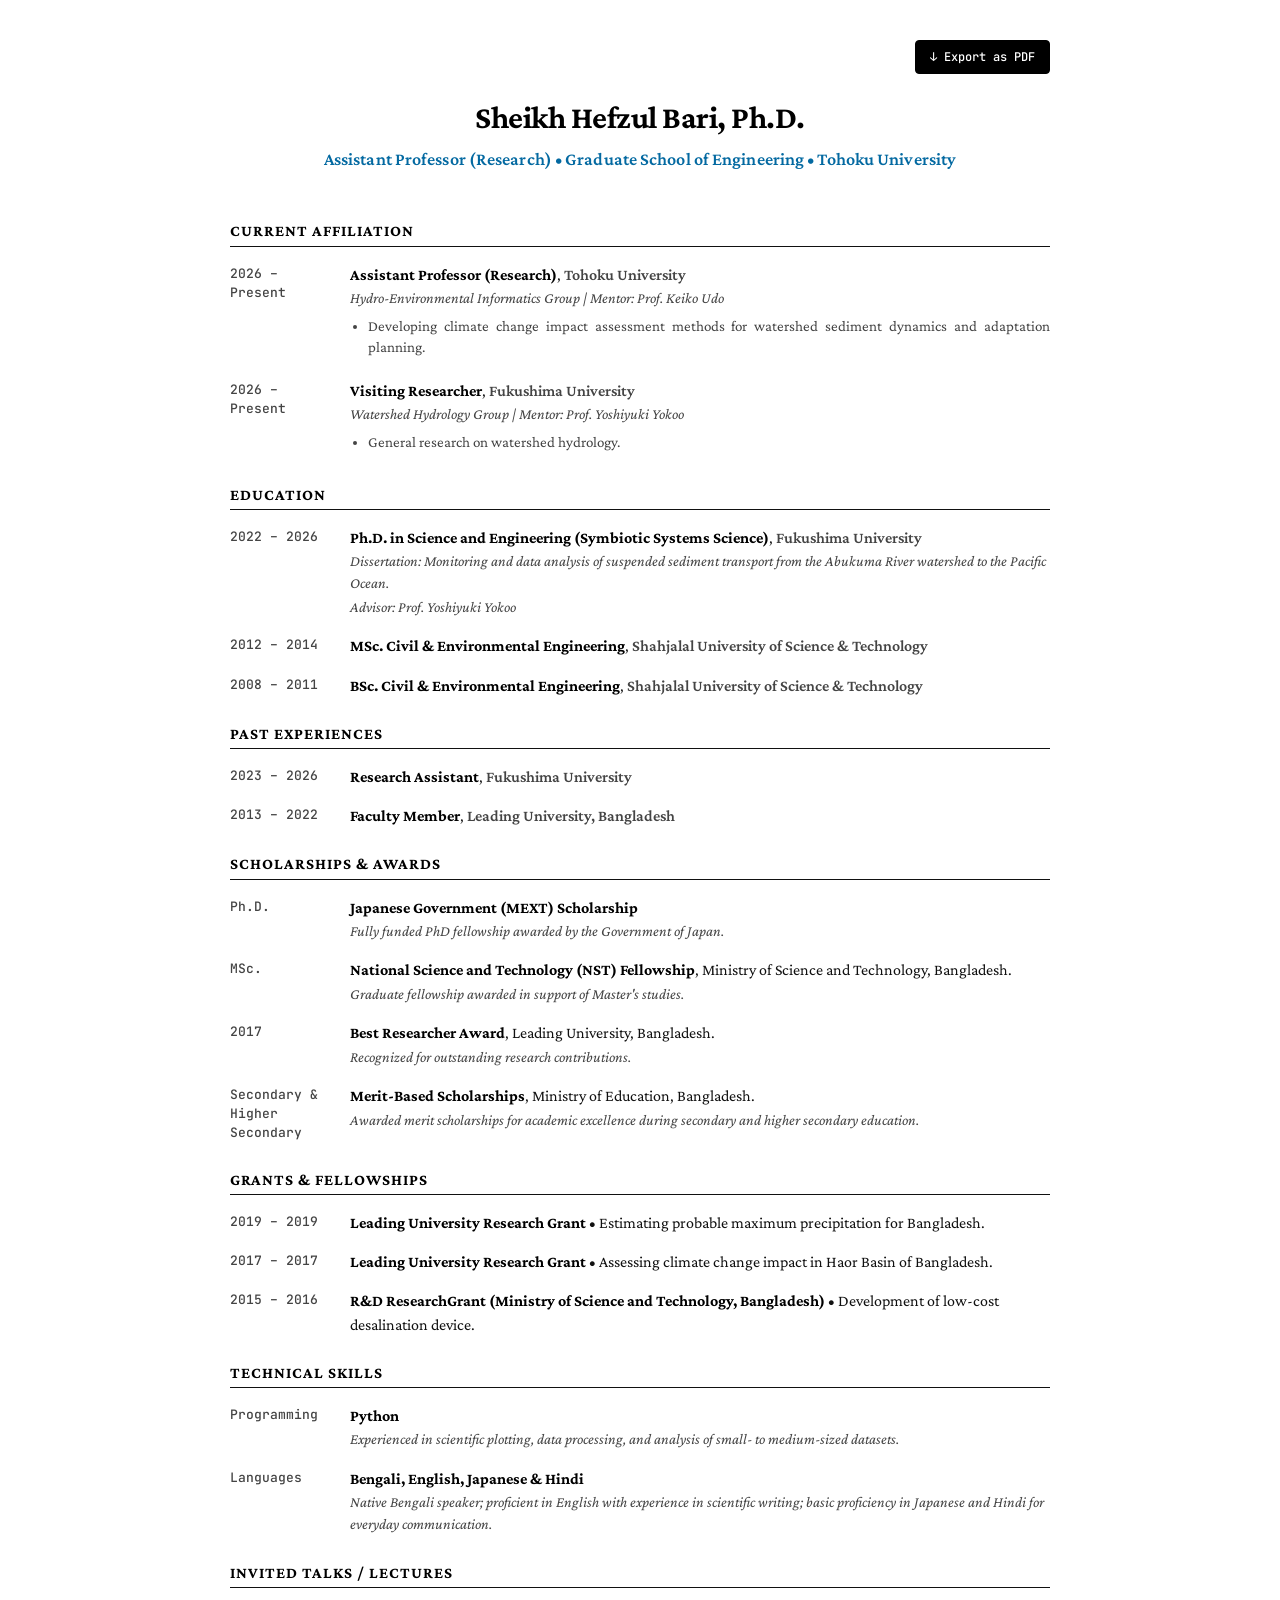
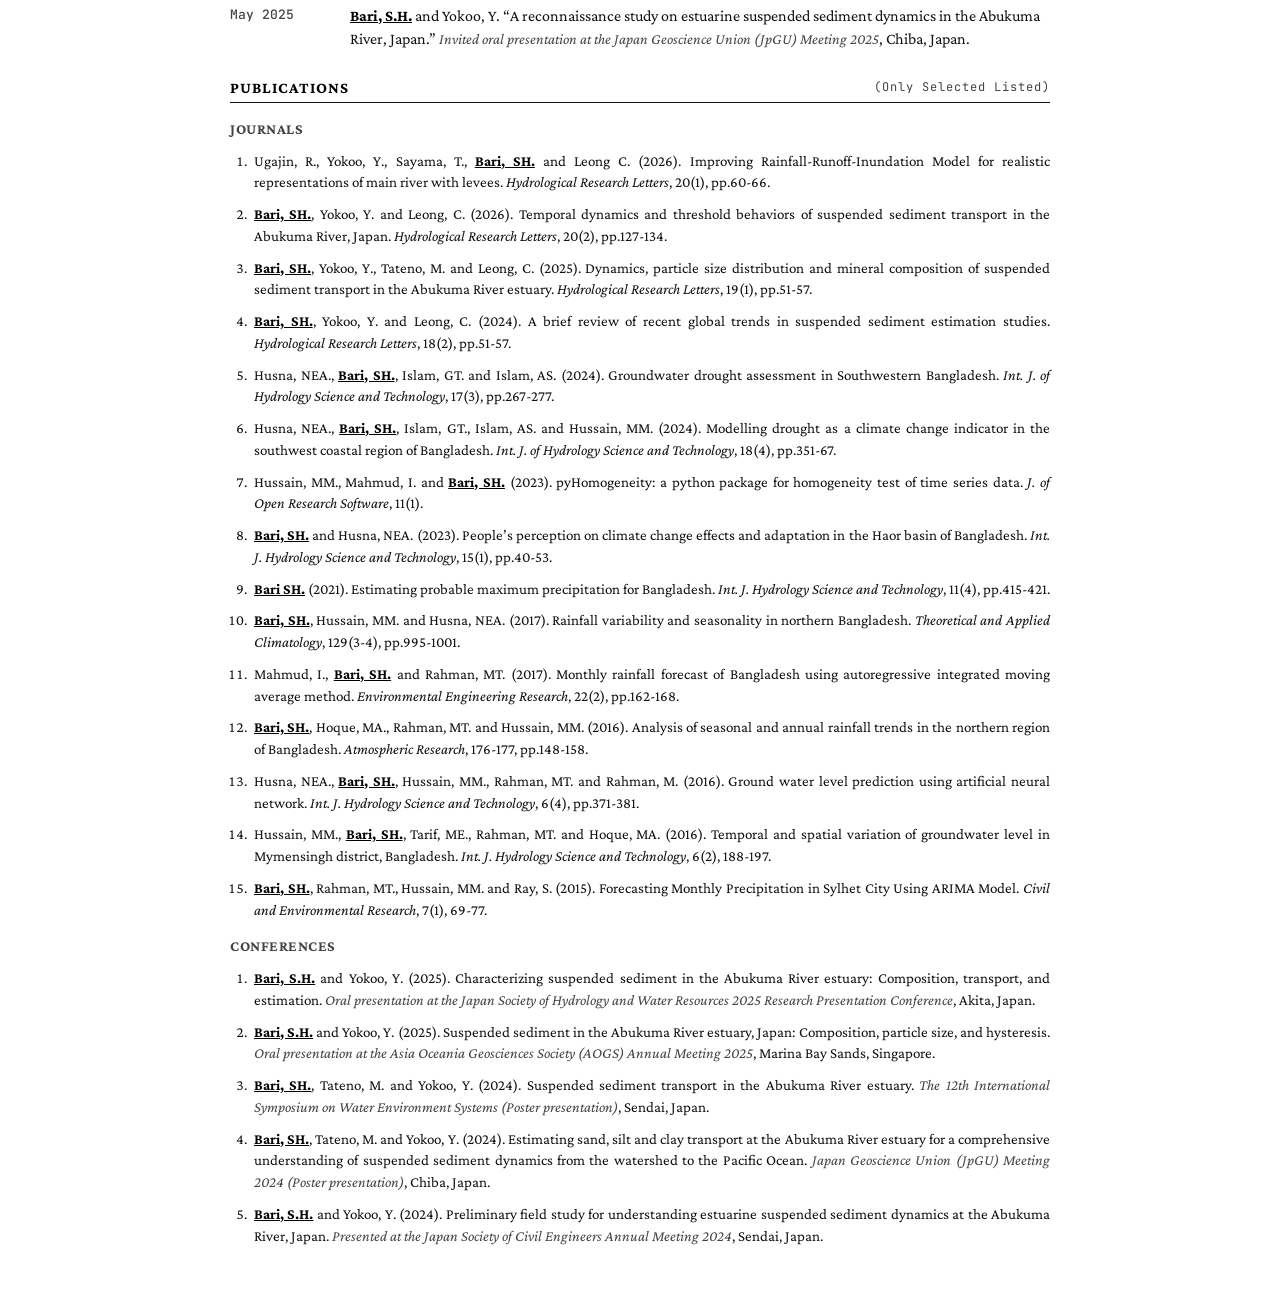
==== cv/index.html @ 835b2dc7 "Update index.html" ====
<!DOCTYPE html>
<html lang="en">
<head>
    <meta charset="UTF-8">
    <meta name="viewport" content="width=device-width, initial-scale=1.0">
    <title>CV_Sheikh_Hefzul_Bari</title>
    <style>
        @import url('https://fonts.googleapis.com/css2?family=Crimson+Pro:wght=400;600;700&family=JetBrains+Mono:wght=400;500&display=swap');

        :root {
            --primary-color: #000000;
            --text-color: #111111;
            --subtext-color: #444444;
            --hydro-blue: #0369a1; 
            --border-color: #111111;
            --light-border: #cbd5e1;
            --bg-color: #ffffff;
        }

        body {
            font-family: 'Crimson Pro', 'Times New Roman', Georgia, serif;
            color: var(--text-color);
            background-color: var(--bg-color);
            line-height: 1.45;
            margin: 0;
            padding: 40px 50px;
            font-size: 16px;
            -webkit-font-smoothing: antialiased;
        }

        .cv-container {
            max-width: 820px;
            margin: 0 auto;
            position: relative;
        }

        /* Action button container */
        .export-btn-container {
            text-align: right;
            max-width: 820px;
            margin: 0 auto 20px auto;
        }

        .export-button {
            font-family: 'JetBrains Mono', monospace;
            font-size: 12px;
            font-weight: 500;
            background-color: var(--primary-color);
            color: #ffffff;
            border: 1px solid var(--primary-color);
            padding: 8px 14px;
            cursor: pointer;
            border-radius: 4px;
            transition: all 0.2s ease;
        }

        .export-button:hover {
            background-color: var(--hydro-blue);
            border-color: var(--hydro-blue);
        }

        header {
            text-align: center;
            margin-bottom: 35px;
        }

        h1 {
            font-size: 32px;
            font-weight: 700;
            color: var(--primary-color);
            margin: 0 0 6px 0;
            letter-spacing: -0.5px;
        }

        .affiliation {
            font-size: 18px;
            font-weight: 600;
            color: var(--hydro-blue);
            letter-spacing: 0.1px;
            margin-bottom: 12px;
        }

        .contact-grid {
            font-family: 'JetBrains Mono', monospace;
            font-size: 12px;
            color: var(--subtext-color);
            display: flex;
            justify-content: center;
            gap: 15px;
            flex-wrap: wrap;
        }

        .contact-grid a {
            color: var(--text-color);
            text-decoration: none;
            border-bottom: 1px dotted var(--subtext-color);
        }

        .contact-grid a:hover {
            border-bottom: 1px solid var(--hydro-blue);
            color: var(--hydro-blue);
        }

        section {
            margin-bottom: 25px;
        }

        h2 {
            font-size: 16px;
            font-weight: 700;
            text-transform: uppercase;
            color: var(--primary-color);
            border-bottom: 1.5px solid var(--border-color);
            padding-bottom: 3px;
            margin: 0 0 16px 0;
            letter-spacing: 1px;
        }

        h3 {
            font-size: 15px;
            font-weight: 700;
            text-transform: uppercase;
            color: var(--subtext-color);
            margin: 15px 0 10px 0;
            letter-spacing: 0.5px;
        }

        .section-count {
            font-family: 'JetBrains Mono', monospace;
            font-size: 12px;
            font-weight: 400;
            color: var(--subtext-color);
            text-transform: none;
            float: right;
            margin-top: 3px;
        }

        .cv-entry {
            display: grid;
            grid-template-columns: 110px 1fr;
            margin-bottom: 16px;
            gap: 10px;
        }

        .cv-date {
            font-family: 'JetBrains Mono', monospace;
            font-size: 13px;
            color: var(--subtext-color);
            font-weight: 500;
            padding-top: 2px;
        }

        .cv-content {
            font-size: 16px;
        }

        .cv-title {
            font-weight: 700;
            color: var(--primary-color);
        }

        .cv-institution {
            font-weight: 600;
            color: var(--subtext-color);
        }

        .cv-meta {
            font-style: italic;
            font-size: 15px;
            color: var(--subtext-color);
            margin-top: 2px;
        }

        .details-list {
            margin: 6px 0 0 0;
            padding-left: 18px;
            font-size: 15px;
            color: var(--subtext-color);
        }

        .details-list li {
            margin-bottom: 4px;
            text-align: justify;
        }

        ol.publications {
            margin: 0;
            padding-left: 20px;
        }

        ol.publications li {
            margin-bottom: 10px;
            font-size: 15px;
            text-align: justify;
            padding-left: 4px;
            color: var(--text-color);
        }

        .author-self {
            font-weight: 700;
            text-decoration: underline;
            color: var(--primary-color);
        }

        .journal-name {
            font-style: italic;
        }

        .journal-metric {
            font-family: 'JetBrains Mono', monospace;
            font-size: 11px;
            background: #f1f5f9;
            padding: 1px 5px;
            border-radius: 3px;
            margin-left: 5px;
            color: var(--subtext-color);
        }

        /* Screen Rules */
        @media screen {
            .print-only {
                display: none !important;
            }
        }

        /* Native Print Rules (Ensures true vector text crispness) */
        @media print {
            @page {
                size: A4;
                margin: 20mm;
            }
            body {
                padding: 0;
                font-size: 11pt;
                background: #fff;
                color: #000;
            }
            .cv-container {
                max-width: 100%;
            }
            .export-btn-container {
                display: none !important; /* Hide button on the final PDF */
            }
            .journal-metric {
                border: 1px solid #ddd;
                background: none;
            }
            .print-only {
                display: block !important; /* Re-shows your hidden email and web link natively */
            }
            section, .cv-entry, ol.publications li {
                page-break-inside: avoid;
            }
            h2, h3 {
                page-break-after: avoid;
            }
        }
    </style>
</head>
<body>

<div class="export-btn-container">
    <button class="export-button" onclick="window.print()">↓ Export as PDF</button>
</div>

<div class="cv-container">

    <header>
        <h1>Sheikh Hefzul Bari, Ph.D.</h1>
        <div class="affiliation">Assistant Professor (Research) &bull; Graduate School of Engineering &bull; Tohoku University</div>
        <div class="contact-grid">
            <div class="print-only">Email: <a href="mailto:bari.sheikh.hefzul.d5@tohoku.ac.jp">bari.sheikh.hefzul.d5@tohoku.ac.jp</a></div>
            <div class="print-only">Website: <a href="https://shbari.github.io" target="_blank">shbari.github.io</a></div>
        </div>
    </header>

    <section>
        <h2>Current Affiliation</h2>
        <div class="cv-entry">
            <div class="cv-date">2026 &ndash; Present</div>
            <div class="cv-content">
                <span class="cv-title">Assistant Professor (Research)</span>, <span class="cv-institution">Tohoku University</span>
                <div class="cv-meta">Hydro-Environmental Informatics Group | Mentor: Prof. Keiko Udo</div>
                <ul class="details-list">
                    <li>Developing climate change impact assessment methods for watershed sediment dynamics and adaptation planning.</li>
                </ul>
            </div>
        </div>
        <div class="cv-entry">
            <div class="cv-date">2026 &ndash; Present</div>
            <div class="cv-content">
                <span class="cv-title">Visiting Researcher</span>, <span class="cv-institution">Fukushima University</span>
                <div class="cv-meta">Watershed Hydrology Group | Mentor: Prof. Yoshiyuki Yokoo</div>
                <ul class="details-list">
                    <li>General research on watershed hydrology.</li>
                </ul>
            </div>
        </div>
    </section>

    <section>
        <h2>Education</h2>
        <div class="cv-entry">
            <div class="cv-date">2022 &ndash; 2026</div>
            <div class="cv-content">
                <span class="cv-title">Ph.D. in Science and Engineering (Symbiotic Systems Science)</span>, <span class="cv-institution">Fukushima University</span>
                <div class="cv-meta">Dissertation: Monitoring and data analysis of suspended sediment transport from the Abukuma River watershed to the Pacific Ocean.</div>
                <div class="cv-meta">Advisor: Prof. Yoshiyuki Yokoo</div>
            </div>
        </div>
        <div class="cv-entry">
            <div class="cv-date">2012 &ndash; 2014</div>
            <div class="cv-content">
                <span class="cv-title">MSc. Civil & Environmental Engineering</span>, <span class="cv-institution">Shahjalal University of Science & Technology</span>
            </div>
        </div>
        <div class="cv-entry">
            <div class="cv-date">2008 &ndash; 2011</div>
            <div class="cv-content">
                <span class="cv-title">BSc. Civil & Environmental Engineering</span>, <span class="cv-institution">Shahjalal University of Science & Technology</span>
            </div>
        </div>
    </section>

    <section>
        <h2>Past Experiences</h2>
        <div class="cv-entry">
            <div class="cv-date">2023 &ndash; 2026</div>
            <div class="cv-content">
                <span class="cv-title">Research Assistant</span>, <span class="cv-institution">Fukushima University</span>
            </div>
        </div>
        <div class="cv-entry">
            <div class="cv-date">2013 &ndash; 2022</div>
            <div class="cv-content">
                <span class="cv-title">Faculty Member</span>, <span class="cv-institution">Leading University, Bangladesh</span>
            </div>
        </div>
    </section>

    <section>
        <h2>Scholarships & Awards</h2>
    <div class="cv-entry">
        <div class="cv-date">Ph.D.</div>
        <div class="cv-content">
            <span class="cv-title">Japanese Government (MEXT) Scholarship</span>
            <div class="cv-meta">Fully funded PhD fellowship awarded by the Government of Japan.</div>
        </div>
    </div>
    <div class="cv-entry">
        <div class="cv-date">MSc.</div>
        <div class="cv-content">
            <span class="cv-title">National Science and Technology (NST) Fellowship</span>, Ministry of Science and Technology, Bangladesh.
            <div class="cv-meta">Graduate fellowship awarded in support of Master's studies.</div>
        </div>
    </div>
    <div class="cv-entry">
        <div class="cv-date">2017</div>
        <div class="cv-content">
            <span class="cv-title">Best Researcher Award</span>, Leading University, Bangladesh.
            <div class="cv-meta">Recognized for outstanding research contributions.</div>
        </div>
    </div>
    <div class="cv-entry">
        <div class="cv-date">Secondary &amp; Higher Secondary</div>
        <div class="cv-content">
            <span class="cv-title">Merit-Based Scholarships</span>, Ministry of Education, Bangladesh.
            <div class="cv-meta">Awarded merit scholarships for academic excellence during secondary and higher secondary education.</div>
        </div>
    </div>
    </section>

    <section>
        <h2>Grants & Fellowships</h2>
        <div class="cv-entry">
            <div class="cv-date">2019 &ndash; 2019</div>
            <div class="cv-content">
                <span class="cv-title">Leading University Research Grant </span> &bull; Estimating probable maximum precipitation for Bangladesh.
            </div>
        </div>
        <div class="cv-entry">
            <div class="cv-date">2017 &ndash; 2017</div>
            <div class="cv-content">
                <span class="cv-title">Leading University Research Grant </span> &bull; Assessing climate change impact in Haor Basin of Bangladesh.
            </div>
        </div>
        <div class="cv-entry">
            <div class="cv-date">2015 &ndash; 2016</div>
            <div class="cv-content">
                <span class="cv-title">R&D ResearchGrant (Ministry of Science and Technology, Bangladesh) </span> &bull; Development of low-cost desalination device. 
            </div>
        </div>
    </section>

    <section>
        <h2>Technical Skills</h2>

        <div class="cv-entry">
            <div class="cv-date">Programming</div>
            <div class="cv-content">
                <span class="cv-title">Python</span>
                <div class="cv-meta">Experienced in scientific plotting, data processing, and analysis of small- to medium-sized datasets.</div>
            </div>
        </div>

        <div class="cv-entry">
            <div class="cv-date">Languages</div>
            <div class="cv-content">
                <span class="cv-title">Bengali, English, Japanese &amp; Hindi</span>
                <div class="cv-meta">Native Bengali speaker; proficient in English with experience in scientific writing; basic proficiency in Japanese and Hindi for everyday communication.</div>
            </div>
        </div>
    </section>

    <section>
        <h2>Invited Talks / Lectures</h2>
        <div class="cv-entry">
            <div class="cv-date">May 2025</div>
            <div class="cv-content">
                <span class="author-self">Bari, S.H.</span> and Yokoo, Y. &ldquo;A reconnaissance study on estuarine suspended sediment dynamics in the Abukuma River, Japan.&rdquo; 
                <span class="cv-meta">Invited oral presentation at the Japan Geoscience Union (JpGU) Meeting 2025</span>, Chiba, Japan.
            </div>
        </div>
    </section>

    <section>
        <h2>Publications <span class="section-count"> (Only Selected Listed)</span></h2>
        
        <h3>Journals</h3>
        <ol class="publications">
            <li>Ugajin, R., Yokoo, Y., Sayama, T., <span class="author-self">Bari, SH.</span> and Leong C. (2026). Improving Rainfall-Runoff-Inundation Model for realistic representations of main river with levees. <span class="journal-name">Hydrological Research Letters</span>, 20(1), pp.60-66.</li>
            <li><span class="author-self">Bari, SH.</span>, Yokoo, Y. and Leong, C. (2026). Temporal dynamics and threshold behaviors of suspended sediment transport in the Abukuma River, Japan. <span class="journal-name">Hydrological Research Letters</span>, 20(2), pp.127-134.</li>
            <li><span class="author-self">Bari, SH.</span>, Yokoo, Y., Tateno, M. and Leong, C. (2025). Dynamics, particle size distribution and mineral composition of suspended sediment transport in the Abukuma River estuary. <span class="journal-name">Hydrological Research Letters</span>, 19(1), pp.51-57.</li>
            <li><span class="author-self">Bari, SH.</span>, Yokoo, Y. and Leong, C. (2024). A brief review of recent global trends in suspended sediment estimation studies. <span class="journal-name">Hydrological Research Letters</span>, 18(2), pp.51-57.</li>
            <li>Husna, NEA., <span class="author-self">Bari, SH.</span>, Islam, GT. and Islam, AS. (2024). Groundwater drought assessment in Southwestern Bangladesh. <span class="journal-name">Int. J. of Hydrology Science and Technology</span>, 17(3), pp.267-277.</li>
            <li>Husna, NEA., <span class="author-self">Bari, SH.</span>, Islam, GT., Islam, AS. and Hussain, MM. (2024). Modelling drought as a climate change indicator in the southwest coastal region of Bangladesh. <span class="journal-name">Int. J. of Hydrology Science and Technology</span>, 18(4), pp.351-67.</li>
            <li>Hussain, MM., Mahmud, I. and <span class="author-self">Bari, SH.</span> (2023). pyHomogeneity: a python package for homogeneity test of time series data. <span class="journal-name">J. of Open Research Software</span>, 11(1).</li>
            <li><span class="author-self">Bari, SH.</span> and Husna, NEA. (2023). People’s perception on climate change effects and adaptation in the Haor basin of Bangladesh. <span class="journal-name">Int. J. Hydrology Science and Technology</span>, 15(1), pp.40-53.</li>
            <li><span class="author-self">Bari SH.</span> (2021). Estimating probable maximum precipitation for Bangladesh. <span class="journal-name">Int. J. Hydrology Science and Technology</span>, 11(4), pp.415-421.</li>
            <li><span class="author-self">Bari, SH.</span>, Hussain, MM. and Husna, NEA. (2017). Rainfall variability and seasonality in northern Bangladesh. <span class="journal-name">Theoretical and Applied Climatology</span>, 129(3-4), pp.995-1001.</li>
            <li>Mahmud, I., <span class="author-self">Bari, SH.</span> and Rahman, MT. (2017). Monthly rainfall forecast of Bangladesh using autoregressive integrated moving average method. <span class="journal-name">Environmental Engineering Research</span>, 22(2), pp.162-168.</li>
            <li><span class="author-self">Bari, SH.</span>, Hoque, MA., Rahman, MT. and Hussain, MM. (2016). Analysis of seasonal and annual rainfall trends in the northern region of Bangladesh. <span class="journal-name">Atmospheric Research</span>, 176-177, pp.148-158.</li>
            <li>Husna, NEA., <span class="author-self">Bari, SH.</span>, Hussain, MM., Rahman, MT. and Rahman, M. (2016). Ground water level prediction using artificial neural network. <span class="journal-name">Int. J. Hydrology Science and Technology</span>, 6(4), pp.371-381.</li>
            <li>Hussain, MM., <span class="author-self">Bari, SH.</span>, Tarif, ME., Rahman, MT. and Hoque, MA. (2016). Temporal and spatial variation of groundwater level in Mymensingh district, Bangladesh. <span class="journal-name">Int. J. Hydrology Science and Technology</span>, 6(2), 188-197.</li>
            <li><span class="author-self">Bari, SH.</span>, Rahman, MT., Hussain, MM. and Ray, S. (2015). Forecasting Monthly Precipitation in Sylhet City Using ARIMA Model. <span class="journal-name">Civil and Environmental Research</span>, 7(1), 69-77.</li>
        </ol>

        <h3>Conferences</h3>
        <ol class="publications">
            <li><span class="author-self">Bari, S.H.</span> and Yokoo, Y. (2025). Characterizing suspended sediment in the Abukuma River estuary: Composition, transport, and estimation. <span class="cv-meta">Oral presentation at the Japan Society of Hydrology and Water Resources 2025 Research Presentation Conference</span>, Akita, Japan.</li>
            <li><span class="author-self">Bari, S.H.</span> and Yokoo, Y. (2025). Suspended sediment in the Abukuma River estuary, Japan: Composition, particle size, and hysteresis. <span class="cv-meta">Oral presentation at the Asia Oceania Geosciences Society (AOGS) Annual Meeting 2025</span>, Marina Bay Sands, Singapore.</li>
            <li><span class="author-self">Bari, SH.</span>, Tateno, M. and Yokoo, Y. (2024). Suspended sediment transport in the Abukuma River estuary. <span class="cv-meta">The 12th International Symposium on Water Environment Systems (Poster presentation)</span>, Sendai, Japan.</li>
            <li><span class="author-self">Bari, SH.</span>, Tateno, M. and Yokoo, Y. (2024). Estimating sand, silt and clay transport at the Abukuma River estuary for a comprehensive understanding of suspended sediment dynamics from the watershed to the Pacific Ocean. <span class="cv-meta">Japan Geoscience Union (JpGU) Meeting 2024 (Poster presentation)</span>, Chiba, Japan.</li>
            <li><span class="author-self">Bari, S.H.</span> and Yokoo, Y. (2024). Preliminary field study for understanding estuarine suspended sediment dynamics at the Abukuma River, Japan. <span class="cv-meta">Presented at the Japan Society of Civil Engineers Annual Meeting 2024</span>, Sendai, Japan.</li>
        </ol>
    </section>

</div>

</body>
</html>
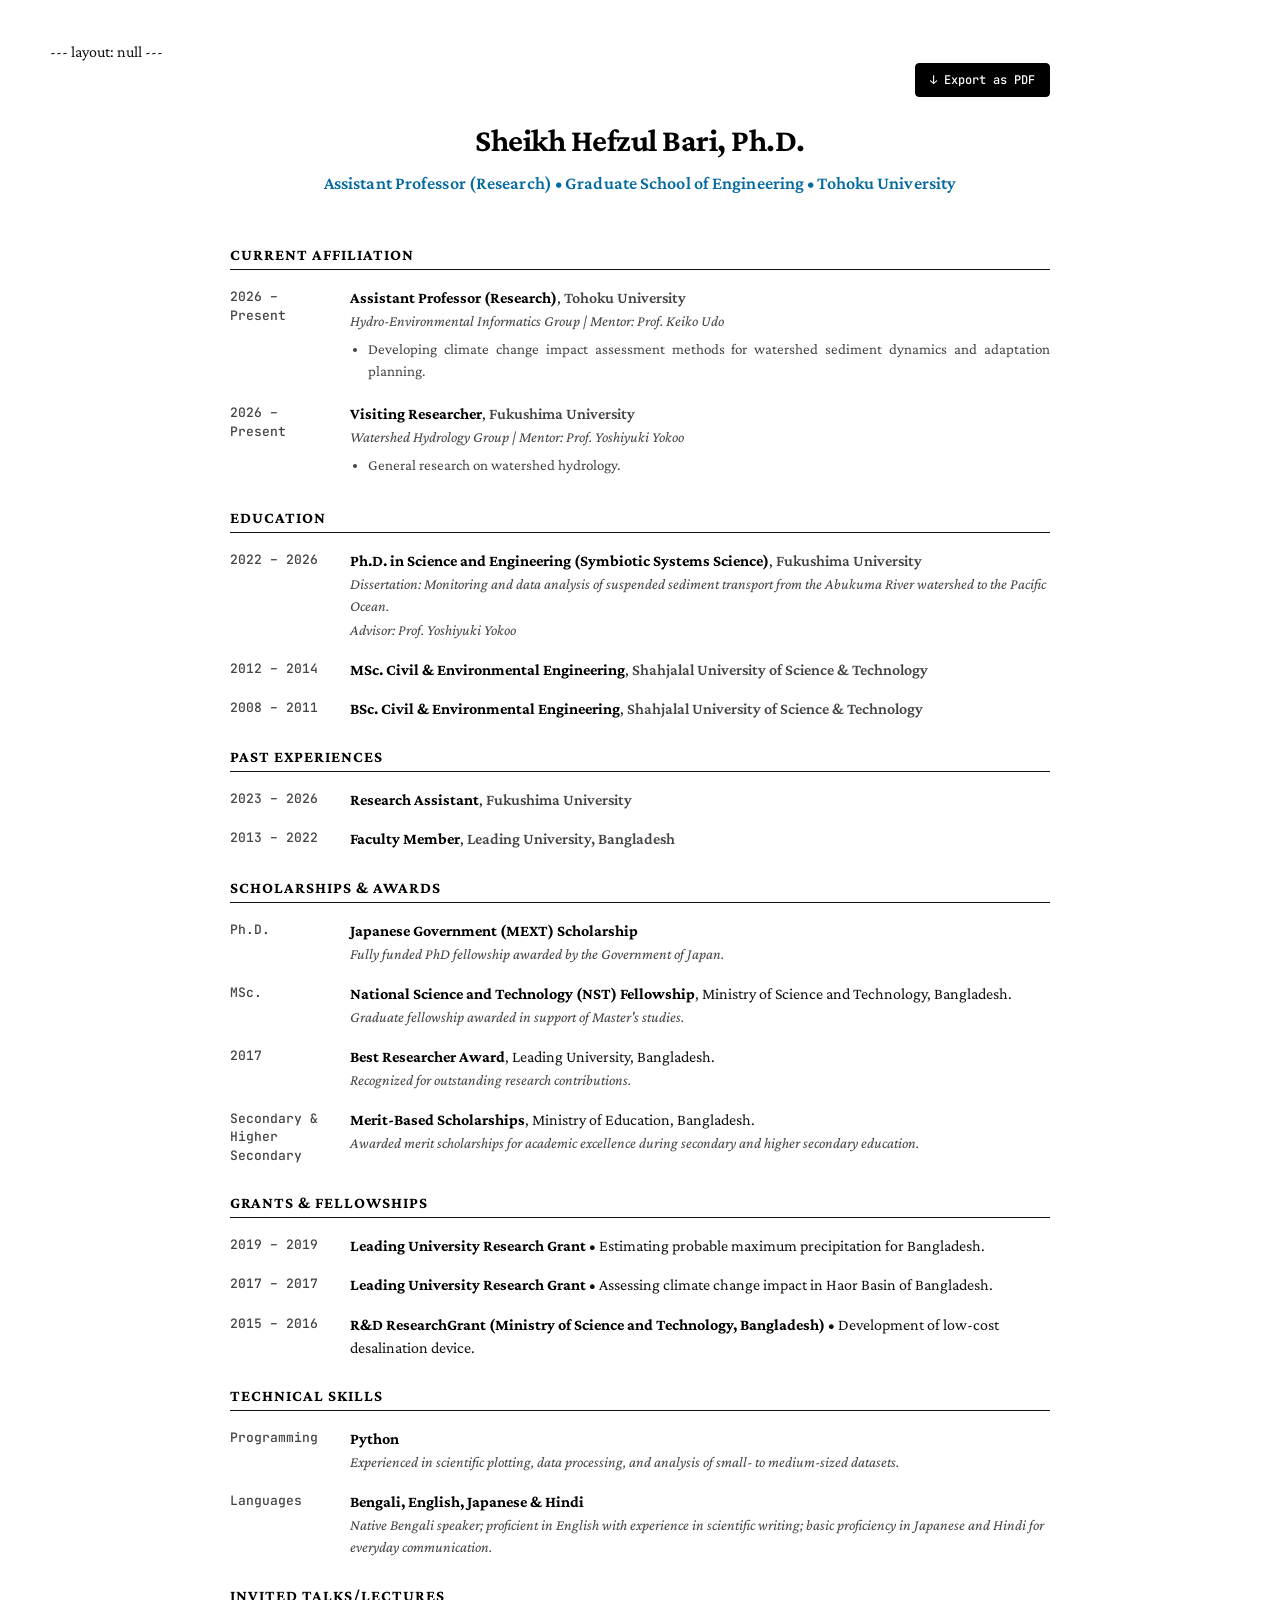
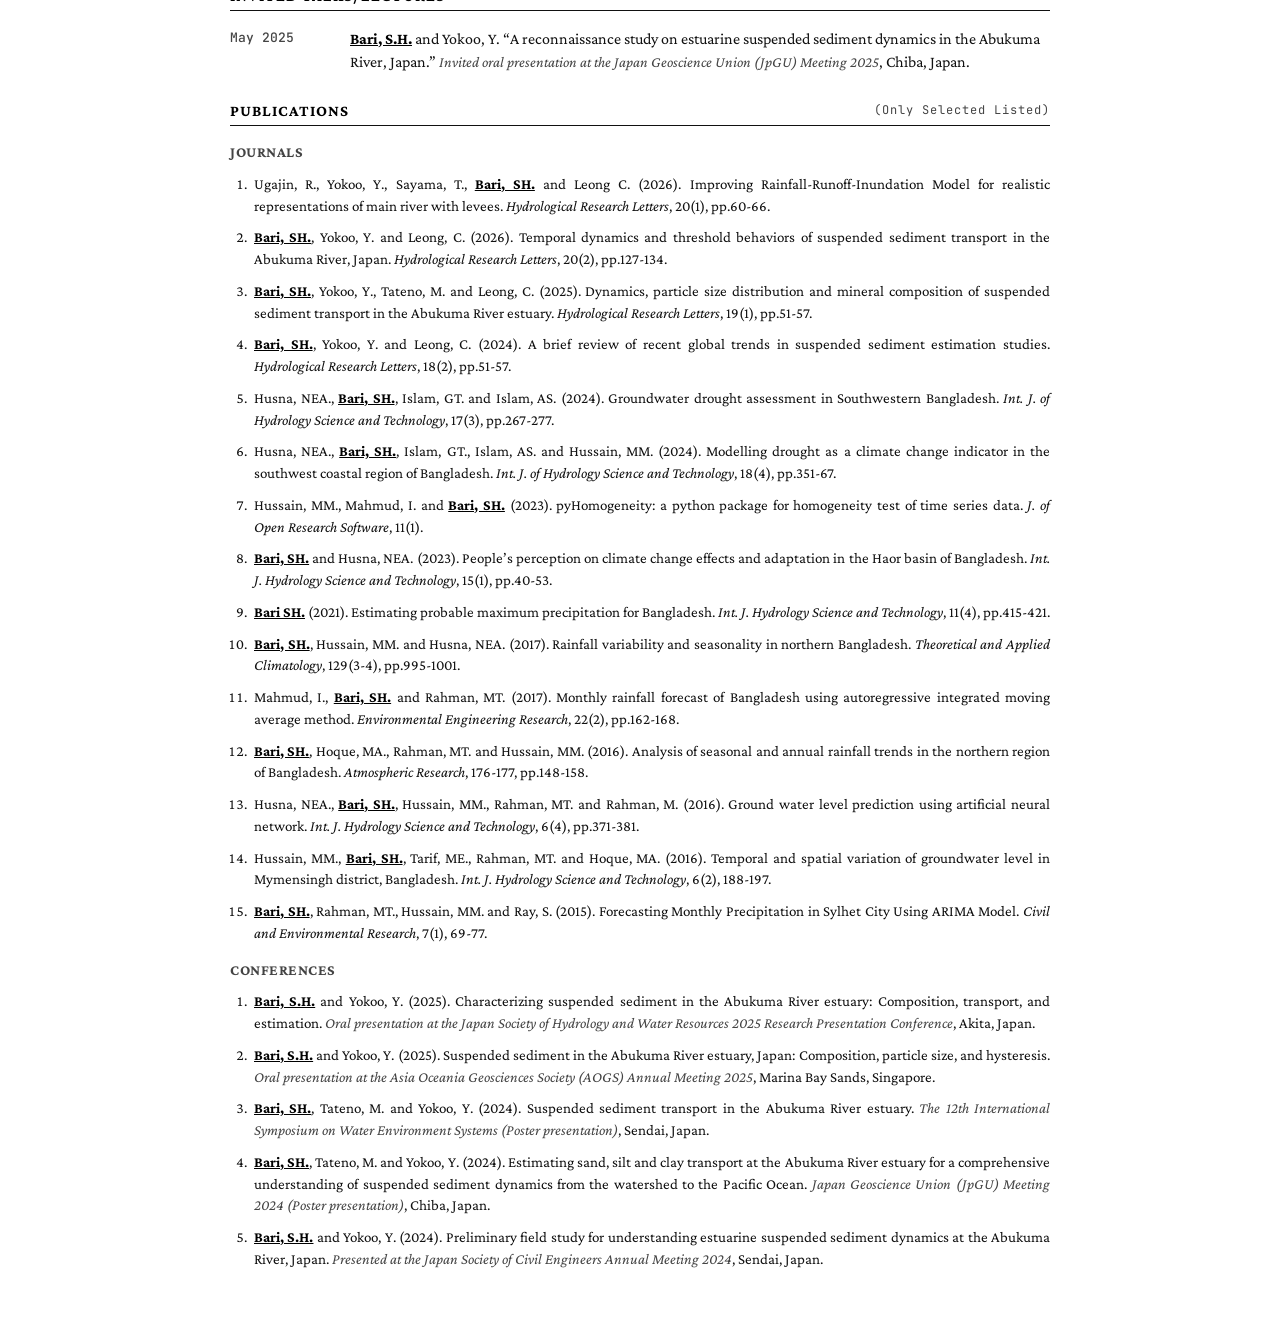
==== commit 29d37f88: "Update and rename index.md to index.html" ====
--- a/cv/index.html
+++ b/cv/index.html
@@ -1,261 +1,16 @@
+---
+layout: null
+---
 <!DOCTYPE html>
 <html lang="en">
 <head>
     <meta charset="UTF-8">
     <meta name="viewport" content="width=device-width, initial-scale=1.0">
+    <link rel="preconnect" href="https://fonts.googleapis.com">
+    <link rel="preconnect" href="https://fonts.gstatic.com" crossorigin>
+    <link href="https://fonts.googleapis.com/css2?family=Crimson+Pro:ital,wght@0,400;0,600;0,700;1,400&family=JetBrains+Mono:wght@400;500&display=swap" rel="stylesheet">
+    <link rel="stylesheet" href="style.css">
     <title>CV_Sheikh_Hefzul_Bari</title>
-    <style>
-        @import url('https://fonts.googleapis.com/css2?family=Crimson+Pro:wght=400;600;700&family=JetBrains+Mono:wght=400;500&display=swap');
-
-        :root {
-            --primary-color: #000000;
-            --text-color: #111111;
-            --subtext-color: #444444;
-            --hydro-blue: #0369a1; 
-            --border-color: #111111;
-            --light-border: #cbd5e1;
-            --bg-color: #ffffff;
-        }
-
-        body {
-            font-family: 'Crimson Pro', 'Times New Roman', Georgia, serif;
-            color: var(--text-color);
-            background-color: var(--bg-color);
-            line-height: 1.45;
-            margin: 0;
-            padding: 40px 50px;
-            font-size: 16px;
-            -webkit-font-smoothing: antialiased;
-        }
-
-        .cv-container {
-            max-width: 820px;
-            margin: 0 auto;
-            position: relative;
-        }
-
-        /* Action button container */
-        .export-btn-container {
-            text-align: right;
-            max-width: 820px;
-            margin: 0 auto 20px auto;
-        }
-
-        .export-button {
-            font-family: 'JetBrains Mono', monospace;
-            font-size: 12px;
-            font-weight: 500;
-            background-color: var(--primary-color);
-            color: #ffffff;
-            border: 1px solid var(--primary-color);
-            padding: 8px 14px;
-            cursor: pointer;
-            border-radius: 4px;
-            transition: all 0.2s ease;
-        }
-
-        .export-button:hover {
-            background-color: var(--hydro-blue);
-            border-color: var(--hydro-blue);
-        }
-
-        header {
-            text-align: center;
-            margin-bottom: 35px;
-        }
-
-        h1 {
-            font-size: 32px;
-            font-weight: 700;
-            color: var(--primary-color);
-            margin: 0 0 6px 0;
-            letter-spacing: -0.5px;
-        }
-
-        .affiliation {
-            font-size: 18px;
-            font-weight: 600;
-            color: var(--hydro-blue);
-            letter-spacing: 0.1px;
-            margin-bottom: 12px;
-        }
-
-        .contact-grid {
-            font-family: 'JetBrains Mono', monospace;
-            font-size: 12px;
-            color: var(--subtext-color);
-            display: flex;
-            justify-content: center;
-            gap: 15px;
-            flex-wrap: wrap;
-        }
-
-        .contact-grid a {
-            color: var(--text-color);
-            text-decoration: none;
-            border-bottom: 1px dotted var(--subtext-color);
-        }
-
-        .contact-grid a:hover {
-            border-bottom: 1px solid var(--hydro-blue);
-            color: var(--hydro-blue);
-        }
-
-        section {
-            margin-bottom: 25px;
-        }
-
-        h2 {
-            font-size: 16px;
-            font-weight: 700;
-            text-transform: uppercase;
-            color: var(--primary-color);
-            border-bottom: 1.5px solid var(--border-color);
-            padding-bottom: 3px;
-            margin: 0 0 16px 0;
-            letter-spacing: 1px;
-        }
-
-        h3 {
-            font-size: 15px;
-            font-weight: 700;
-            text-transform: uppercase;
-            color: var(--subtext-color);
-            margin: 15px 0 10px 0;
-            letter-spacing: 0.5px;
-        }
-
-        .section-count {
-            font-family: 'JetBrains Mono', monospace;
-            font-size: 12px;
-            font-weight: 400;
-            color: var(--subtext-color);
-            text-transform: none;
-            float: right;
-            margin-top: 3px;
-        }
-
-        .cv-entry {
-            display: grid;
-            grid-template-columns: 110px 1fr;
-            margin-bottom: 16px;
-            gap: 10px;
-        }
-
-        .cv-date {
-            font-family: 'JetBrains Mono', monospace;
-            font-size: 13px;
-            color: var(--subtext-color);
-            font-weight: 500;
-            padding-top: 2px;
-        }
-
-        .cv-content {
-            font-size: 16px;
-        }
-
-        .cv-title {
-            font-weight: 700;
-            color: var(--primary-color);
-        }
-
-        .cv-institution {
-            font-weight: 600;
-            color: var(--subtext-color);
-        }
-
-        .cv-meta {
-            font-style: italic;
-            font-size: 15px;
-            color: var(--subtext-color);
-            margin-top: 2px;
-        }
-
-        .details-list {
-            margin: 6px 0 0 0;
-            padding-left: 18px;
-            font-size: 15px;
-            color: var(--subtext-color);
-        }
-
-        .details-list li {
-            margin-bottom: 4px;
-            text-align: justify;
-        }
-
-        ol.publications {
-            margin: 0;
-            padding-left: 20px;
-        }
-
-        ol.publications li {
-            margin-bottom: 10px;
-            font-size: 15px;
-            text-align: justify;
-            padding-left: 4px;
-            color: var(--text-color);
-        }
-
-        .author-self {
-            font-weight: 700;
-            text-decoration: underline;
-            color: var(--primary-color);
-        }
-
-        .journal-name {
-            font-style: italic;
-        }
-
-        .journal-metric {
-            font-family: 'JetBrains Mono', monospace;
-            font-size: 11px;
-            background: #f1f5f9;
-            padding: 1px 5px;
-            border-radius: 3px;
-            margin-left: 5px;
-            color: var(--subtext-color);
-        }
-
-        /* Screen Rules */
-        @media screen {
-            .print-only {
-                display: none !important;
-            }
-        }
-
-        /* Native Print Rules (Ensures true vector text crispness) */
-        @media print {
-            @page {
-                size: A4;
-                margin: 20mm;
-            }
-            body {
-                padding: 0;
-                font-size: 11pt;
-                background: #fff;
-                color: #000;
-            }
-            .cv-container {
-                max-width: 100%;
-            }
-            .export-btn-container {
-                display: none !important; /* Hide button on the final PDF */
-            }
-            .journal-metric {
-                border: 1px solid #ddd;
-                background: none;
-            }
-            .print-only {
-                display: block !important; /* Re-shows your hidden email and web link natively */
-            }
-            section, .cv-entry, ol.publications li {
-                page-break-inside: avoid;
-            }
-            h2, h3 {
-                page-break-after: avoid;
-            }
-        }
-    </style>
 </head>
 <body>
 
@@ -340,34 +95,34 @@
 
     <section>
         <h2>Scholarships & Awards</h2>
-    <div class="cv-entry">
-        <div class="cv-date">Ph.D.</div>
-        <div class="cv-content">
-            <span class="cv-title">Japanese Government (MEXT) Scholarship</span>
-            <div class="cv-meta">Fully funded PhD fellowship awarded by the Government of Japan.</div>
-        </div>
-    </div>
-    <div class="cv-entry">
-        <div class="cv-date">MSc.</div>
-        <div class="cv-content">
-            <span class="cv-title">National Science and Technology (NST) Fellowship</span>, Ministry of Science and Technology, Bangladesh.
-            <div class="cv-meta">Graduate fellowship awarded in support of Master's studies.</div>
-        </div>
-    </div>
-    <div class="cv-entry">
-        <div class="cv-date">2017</div>
-        <div class="cv-content">
-            <span class="cv-title">Best Researcher Award</span>, Leading University, Bangladesh.
-            <div class="cv-meta">Recognized for outstanding research contributions.</div>
-        </div>
-    </div>
-    <div class="cv-entry">
-        <div class="cv-date">Secondary &amp; Higher Secondary</div>
-        <div class="cv-content">
-            <span class="cv-title">Merit-Based Scholarships</span>, Ministry of Education, Bangladesh.
-            <div class="cv-meta">Awarded merit scholarships for academic excellence during secondary and higher secondary education.</div>
-        </div>
-    </div>
+        <div class="cv-entry">
+            <div class="cv-date">Ph.D.</div>
+            <div class="cv-content">
+                <span class="cv-title">Japanese Government (MEXT) Scholarship</span>
+                <div class="cv-meta">Fully funded PhD fellowship awarded by the Government of Japan.</div>
+            </div>
+        </div>
+        <div class="cv-entry">
+            <div class="cv-date">MSc.</div>
+            <div class="cv-content">
+                <span class="cv-title">National Science and Technology (NST) Fellowship</span>, Ministry of Science and Technology, Bangladesh.
+                <div class="cv-meta">Graduate fellowship awarded in support of Master's studies.</div>
+            </div>
+        </div>
+        <div class="cv-entry">
+            <div class="cv-date">2017</div>
+            <div class="cv-content">
+                <span class="cv-title">Best Researcher Award</span>, Leading University, Bangladesh.
+                <div class="cv-meta">Recognized for outstanding research contributions.</div>
+            </div>
+        </div>
+        <div class="cv-entry">
+            <div class="cv-date">Secondary &amp; Higher Secondary</div>
+            <div class="cv-content">
+                <span class="cv-title">Merit-Based Scholarships</span>, Ministry of Education, Bangladesh.
+                <div class="cv-meta">Awarded merit scholarships for academic excellence during secondary and higher secondary education.</div>
+            </div>
+        </div>
     </section>
 
     <section>
@@ -394,7 +149,6 @@
 
     <section>
         <h2>Technical Skills</h2>
-
         <div class="cv-entry">
             <div class="cv-date">Programming</div>
             <div class="cv-content">
@@ -402,7 +156,6 @@
                 <div class="cv-meta">Experienced in scientific plotting, data processing, and analysis of small- to medium-sized datasets.</div>
             </div>
         </div>
-
         <div class="cv-entry">
             <div class="cv-date">Languages</div>
             <div class="cv-content">
@@ -413,7 +166,7 @@
     </section>
 
     <section>
-        <h2>Invited Talks / Lectures</h2>
+        <h2>Invited Talks/Lectures</h2>
         <div class="cv-entry">
             <div class="cv-date">May 2025</div>
             <div class="cv-content">
--- a/cv/style.css
+++ b/cv/style.css
@@ -0,0 +1,250 @@
+@import url('https://fonts.googleapis.com/css2?family=Crimson+Pro:wght=400;600;700&family=JetBrains+Mono:wght=400;500&display=swap');
+
+:root {
+    --primary-color: #000000;
+    --text-color: #111111;
+    --subtext-color: #444444;
+    --hydro-blue: #0369a1; 
+    --border-color: #111111;
+    --light-border: #cbd5e1;
+    --bg-color: #ffffff;
+}
+
+body {
+    font-family: 'Crimson Pro', 'Times New Roman', Georgia, serif;
+    color: var(--text-color);
+    background-color: var(--bg-color);
+    line-height: 1.45;
+    margin: 0;
+    padding: 40px 50px;
+    font-size: 16px;
+    -webkit-font-smoothing: antialiased;
+}
+
+.cv-container {
+    max-width: 820px;
+    margin: 0 auto;
+    position: relative;
+}
+
+/* Action button container */
+.export-btn-container {
+    text-align: right;
+    max-width: 820px;
+    margin: 0 auto 20px auto;
+}
+
+.export-button {
+    font-family: 'JetBrains Mono', monospace;
+    font-size: 12px;
+    font-weight: 500;
+    background-color: var(--primary-color);
+    color: #ffffff;
+    border: 1px solid var(--primary-color);
+    padding: 8px 14px;
+    cursor: pointer;
+    border-radius: 4px;
+    transition: all 0.2s ease;
+}
+
+.export-button:hover {
+    background-color: var(--hydro-blue);
+    border-color: var(--hydro-blue);
+}
+
+header {
+    text-align: center;
+    margin-bottom: 35px;
+}
+
+h1 {
+    font-size: 32px;
+    font-weight: 700;
+    color: var(--primary-color);
+    margin: 0 0 6px 0;
+    letter-spacing: -0.5px;
+}
+
+.affiliation {
+    font-size: 18px;
+    font-weight: 600;
+    color: var(--hydro-blue);
+    letter-spacing: 0.1px;
+    margin-bottom: 12px;
+}
+
+.contact-grid {
+    font-family: 'JetBrains Mono', monospace;
+    font-size: 12px;
+    color: var(--subtext-color);
+    display: flex;
+    justify-content: center;
+    gap: 15px;
+    flex-wrap: wrap;
+}
+
+.contact-grid a {
+    color: var(--text-color);
+    text-decoration: none;
+    border-bottom: 1px dotted var(--subtext-color);
+}
+
+.contact-grid a:hover {
+    border-bottom: 1px solid var(--hydro-blue);
+    color: var(--hydro-blue);
+}
+
+section {
+    margin-bottom: 25px;
+}
+
+h2 {
+    font-size: 16px;
+    font-weight: 700;
+    text-transform: uppercase;
+    color: var(--primary-color);
+    border-bottom: 1.5px solid var(--border-color);
+    padding-bottom: 3px;
+    margin: 0 0 16px 0;
+    letter-spacing: 1px;
+}
+
+h3 {
+    font-size: 15px;
+    font-weight: 700;
+    text-transform: uppercase;
+    color: var(--subtext-color);
+    margin: 15px 0 10px 0;
+    letter-spacing: 0.5px;
+}
+
+.section-count {
+    font-family: 'JetBrains Mono', monospace;
+    font-size: 12px;
+    font-weight: 400;
+    color: var(--subtext-color);
+    text-transform: none;
+    float: right;
+    margin-top: 3px;
+}
+
+.cv-entry {
+    display: grid;
+    grid-template-columns: 110px 1fr;
+    margin-bottom: 16px;
+    gap: 10px;
+}
+
+.cv-date {
+    font-family: 'JetBrains Mono', monospace;
+    font-size: 13px;
+    color: var(--subtext-color);
+    font-weight: 500;
+    padding-top: 2px;
+}
+
+.cv-content {
+    font-size: 16px;
+}
+
+.cv-title {
+    font-weight: 700;
+    color: var(--primary-color);
+}
+
+.cv-institution {
+    font-weight: 600;
+    color: var(--subtext-color);
+}
+
+.cv-meta {
+    font-style: italic;
+    font-size: 15px;
+    color: var(--subtext-color);
+    margin-top: 2px;
+}
+
+.details-list {
+    margin: 6px 0 0 0;
+    padding-left: 18px;
+    font-size: 15px;
+    color: var(--subtext-color);
+}
+
+.details-list li {
+    margin-bottom: 4px;
+    text-align: justify;
+}
+
+ol.publications {
+    margin: 0;
+    padding-left: 20px;
+}
+
+ol.publications li {
+    margin-bottom: 10px;
+    font-size: 15px;
+    text-align: justify;
+    padding-left: 4px;
+    color: var(--text-color);
+}
+
+.author-self {
+    font-weight: 700;
+    text-decoration: underline;
+    color: var(--primary-color);
+}
+
+.journal-name {
+    font-style: italic;
+}
+
+.journal-metric {
+    font-family: 'JetBrains Mono', monospace;
+    font-size: 11px;
+    background: #f1f5f9;
+    padding: 1px 5px;
+    border-radius: 3px;
+    margin-left: 5px;
+    color: var(--subtext-color);
+}
+
+/* Screen Rules */
+@media screen {
+    .print-only {
+        display: none !important;
+    }
+}
+
+/* Native Print Rules (Ensures true vector text crispness) */
+@media print {
+    @page {
+        size: A4;
+        margin: 20mm;
+    }
+    body {
+        padding: 0;
+        font-size: 11pt;
+        background: #fff;
+        color: #000;
+    }
+    .cv-container {
+        max-width: 100%;
+    }
+    .export-btn-container {
+        display: none !important; /* Hide button on the final PDF */
+    }
+    .journal-metric {
+        border: 1px solid #ddd;
+        background: none;
+    }
+    .print-only {
+        display: block !important; /* Re-shows hidden contact hooks natively */
+    }
+    section, .cv-entry, ol.publications li {
+        page-break-inside: avoid;
+    }
+    h2, h3 {
+        page-break-after: avoid;
+    }
+}
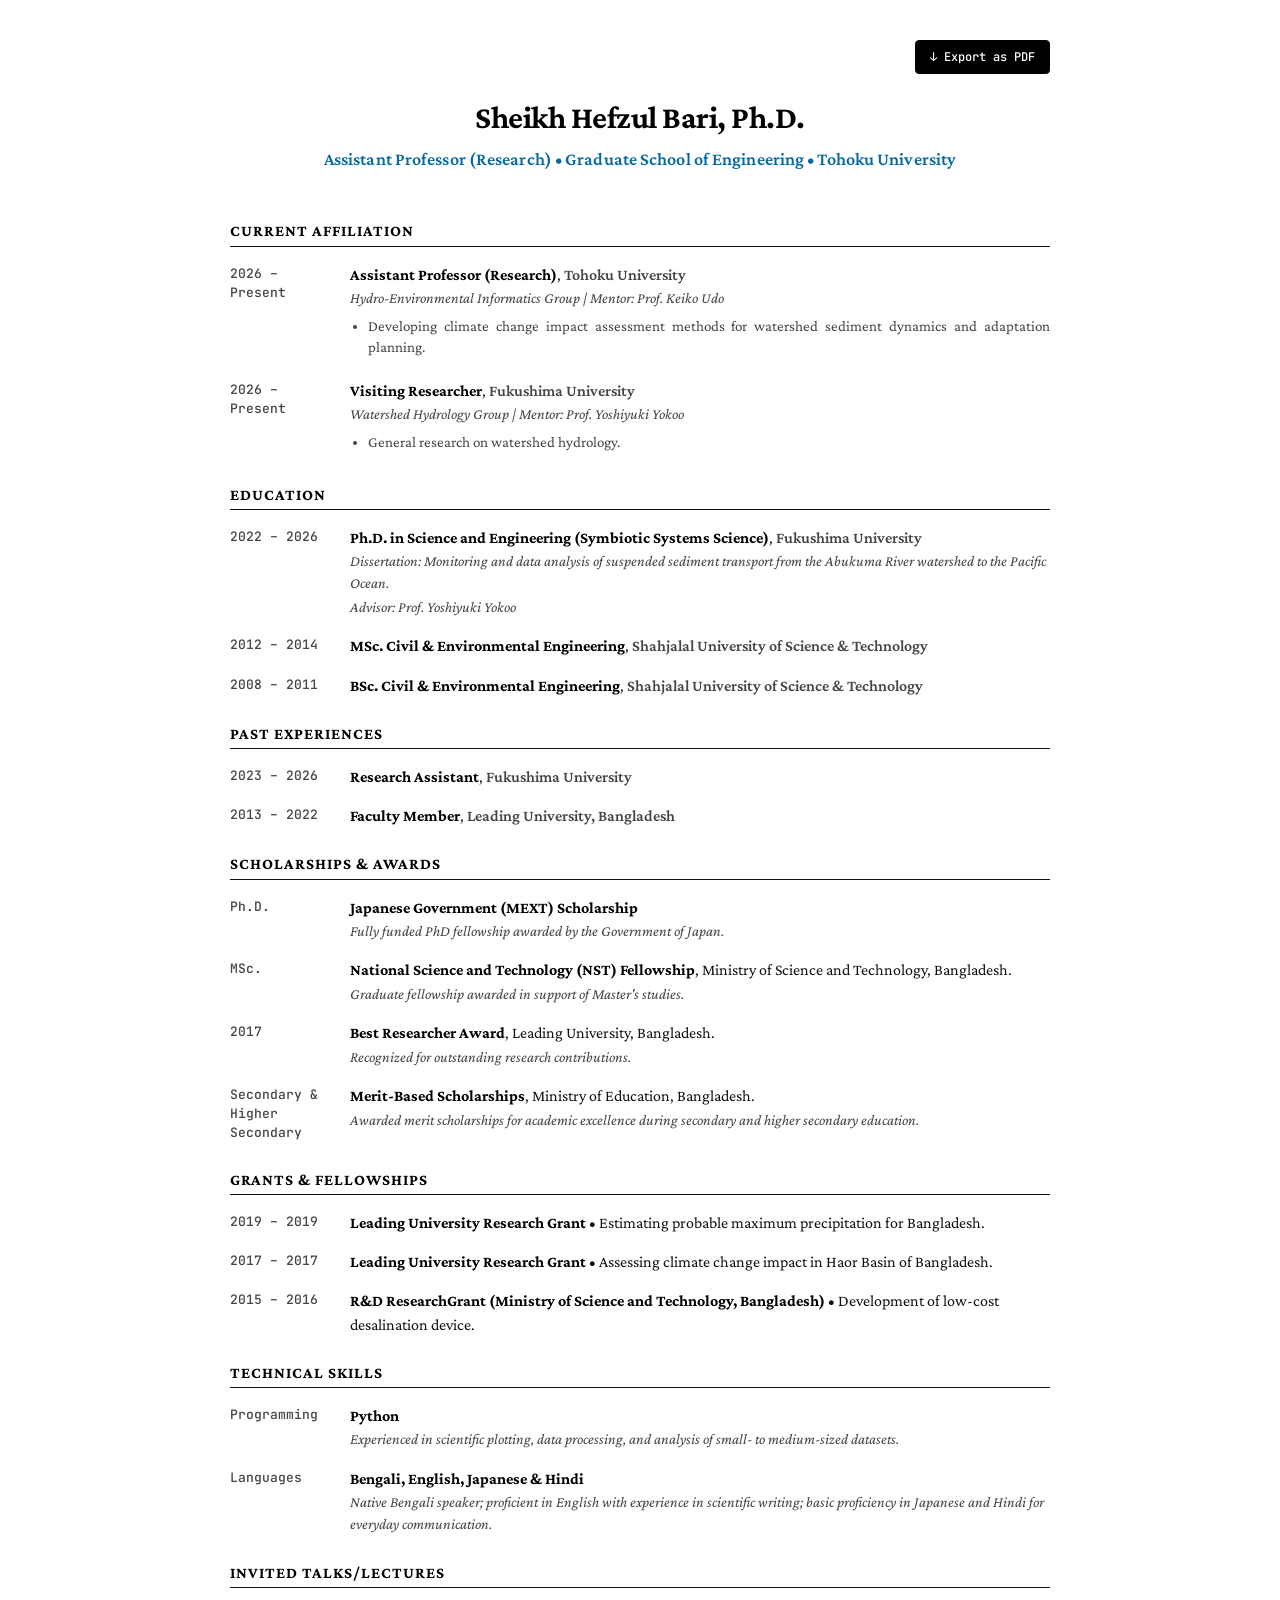
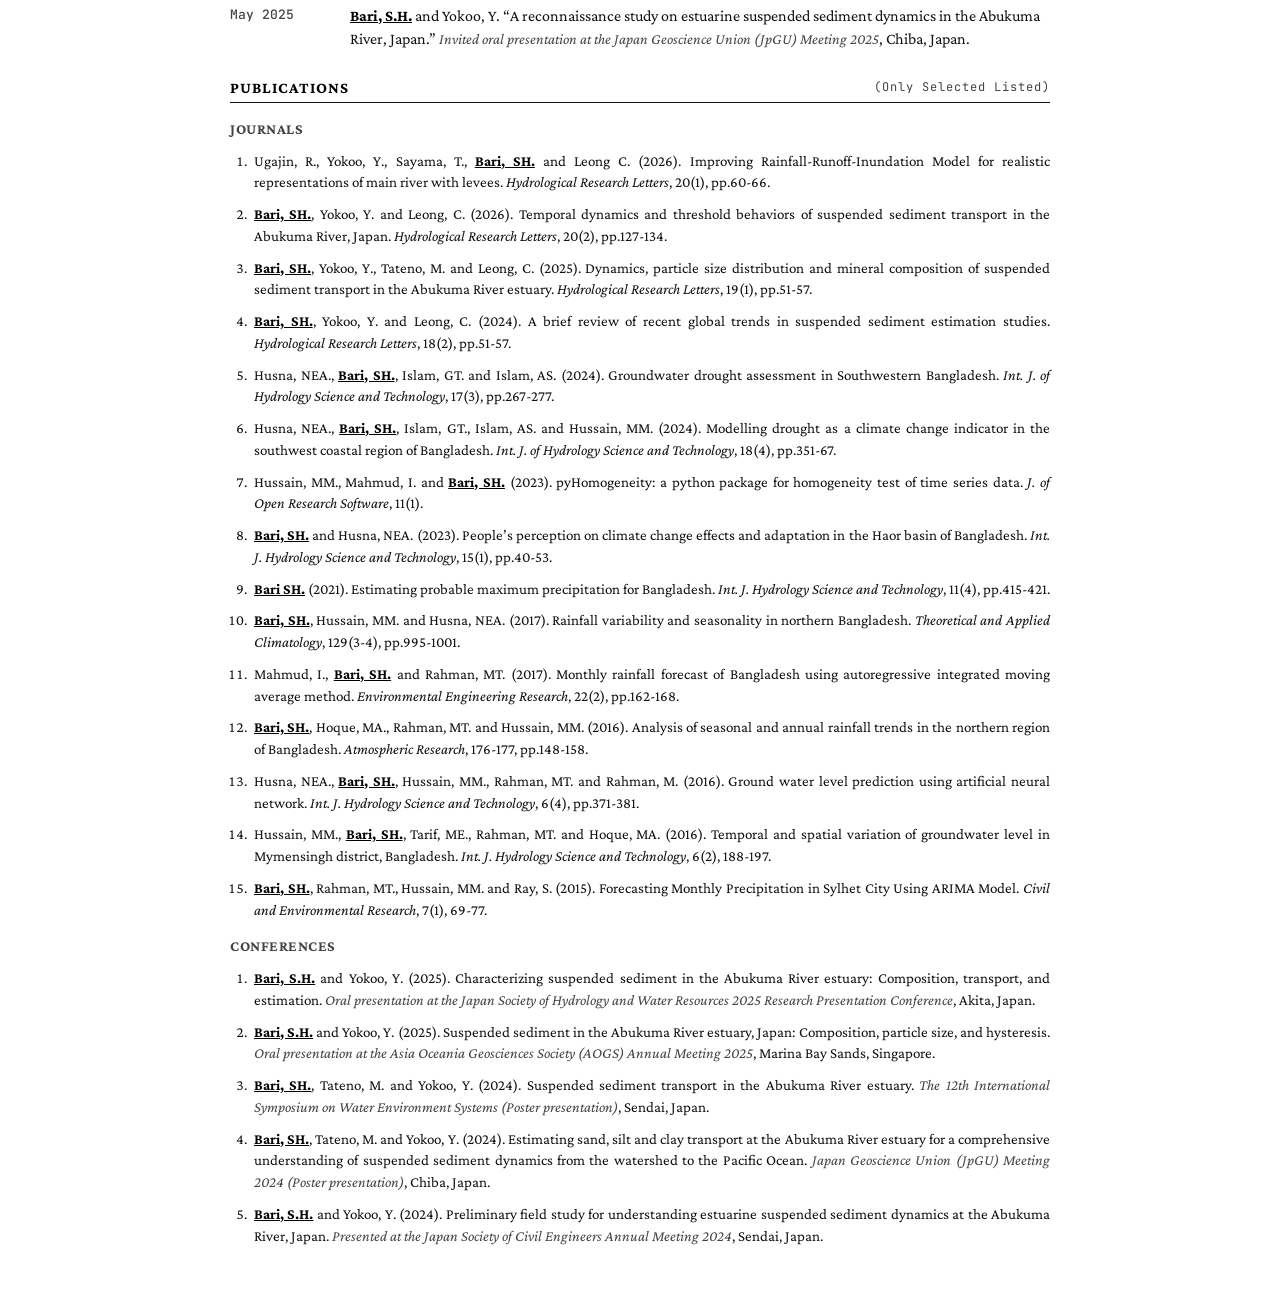
==== commit ad356d46: "Update index.html" ====
--- a/cv/index.html
+++ b/cv/index.html
@@ -1,16 +1,261 @@
----
-layout: null
----
 <!DOCTYPE html>
 <html lang="en">
 <head>
     <meta charset="UTF-8">
     <meta name="viewport" content="width=device-width, initial-scale=1.0">
-    <link rel="preconnect" href="https://fonts.googleapis.com">
-    <link rel="preconnect" href="https://fonts.gstatic.com" crossorigin>
-    <link href="https://fonts.googleapis.com/css2?family=Crimson+Pro:ital,wght@0,400;0,600;0,700;1,400&family=JetBrains+Mono:wght@400;500&display=swap" rel="stylesheet">
-    <link rel="stylesheet" href="style.css">
     <title>CV_Sheikh_Hefzul_Bari</title>
+    <style>
+        @import url('https://fonts.googleapis.com/css2?family=Crimson+Pro:wght=400;600;700&family=JetBrains+Mono:wght=400;500&display=swap');
+
+        :root {
+            --primary-color: #000000;
+            --text-color: #111111;
+            --subtext-color: #444444;
+            --hydro-blue: #0369a1; 
+            --border-color: #111111;
+            --light-border: #cbd5e1;
+            --bg-color: #ffffff;
+        }
+
+        body {
+            font-family: 'Crimson Pro', 'Times New Roman', Georgia, serif;
+            color: var(--text-color);
+            background-color: var(--bg-color);
+            line-height: 1.45;
+            margin: 0;
+            padding: 40px 50px;
+            font-size: 16px;
+            -webkit-font-smoothing: antialiased;
+        }
+
+        .cv-container {
+            max-width: 820px;
+            margin: 0 auto;
+            position: relative;
+        }
+
+        /* Action button container */
+        .export-btn-container {
+            text-align: right;
+            max-width: 820px;
+            margin: 0 auto 20px auto;
+        }
+
+        .export-button {
+            font-family: 'JetBrains Mono', monospace;
+            font-size: 12px;
+            font-weight: 500;
+            background-color: var(--primary-color);
+            color: #ffffff;
+            border: 1px solid var(--primary-color);
+            padding: 8px 14px;
+            cursor: pointer;
+            border-radius: 4px;
+            transition: all 0.2s ease;
+        }
+
+        .export-button:hover {
+            background-color: var(--hydro-blue);
+            border-color: var(--hydro-blue);
+        }
+
+        header {
+            text-align: center;
+            margin-bottom: 35px;
+        }
+
+        h1 {
+            font-size: 32px;
+            font-weight: 700;
+            color: var(--primary-color);
+            margin: 0 0 6px 0;
+            letter-spacing: -0.5px;
+        }
+
+        .affiliation {
+            font-size: 18px;
+            font-weight: 600;
+            color: var(--hydro-blue);
+            letter-spacing: 0.1px;
+            margin-bottom: 12px;
+        }
+
+        .contact-grid {
+            font-family: 'JetBrains Mono', monospace;
+            font-size: 12px;
+            color: var(--subtext-color);
+            display: flex;
+            justify-content: center;
+            gap: 15px;
+            flex-wrap: wrap;
+        }
+
+        .contact-grid a {
+            color: var(--text-color);
+            text-decoration: none;
+            border-bottom: 1px dotted var(--subtext-color);
+        }
+
+        .contact-grid a:hover {
+            border-bottom: 1px solid var(--hydro-blue);
+            color: var(--hydro-blue);
+        }
+
+        section {
+            margin-bottom: 25px;
+        }
+
+        h2 {
+            font-size: 16px;
+            font-weight: 700;
+            text-transform: uppercase;
+            color: var(--primary-color);
+            border-bottom: 1.5px solid var(--border-color);
+            padding-bottom: 3px;
+            margin: 0 0 16px 0;
+            letter-spacing: 1px;
+        }
+
+        h3 {
+            font-size: 15px;
+            font-weight: 700;
+            text-transform: uppercase;
+            color: var(--subtext-color);
+            margin: 15px 0 10px 0;
+            letter-spacing: 0.5px;
+        }
+
+        .section-count {
+            font-family: 'JetBrains Mono', monospace;
+            font-size: 12px;
+            font-weight: 400;
+            color: var(--subtext-color);
+            text-transform: none;
+            float: right;
+            margin-top: 3px;
+        }
+
+        .cv-entry {
+            display: grid;
+            grid-template-columns: 110px 1fr;
+            margin-bottom: 16px;
+            gap: 10px;
+        }
+
+        .cv-date {
+            font-family: 'JetBrains Mono', monospace;
+            font-size: 13px;
+            color: var(--subtext-color);
+            font-weight: 500;
+            padding-top: 2px;
+        }
+
+        .cv-content {
+            font-size: 16px;
+        }
+
+        .cv-title {
+            font-weight: 700;
+            color: var(--primary-color);
+        }
+
+        .cv-institution {
+            font-weight: 600;
+            color: var(--subtext-color);
+        }
+
+        .cv-meta {
+            font-style: italic;
+            font-size: 15px;
+            color: var(--subtext-color);
+            margin-top: 2px;
+        }
+
+        .details-list {
+            margin: 6px 0 0 0;
+            padding-left: 18px;
+            font-size: 15px;
+            color: var(--subtext-color);
+        }
+
+        .details-list li {
+            margin-bottom: 4px;
+            text-align: justify;
+        }
+
+        ol.publications {
+            margin: 0;
+            padding-left: 20px;
+        }
+
+        ol.publications li {
+            margin-bottom: 10px;
+            font-size: 15px;
+            text-align: justify;
+            padding-left: 4px;
+            color: var(--text-color);
+        }
+
+        .author-self {
+            font-weight: 700;
+            text-decoration: underline;
+            color: var(--primary-color);
+        }
+
+        .journal-name {
+            font-style: italic;
+        }
+
+        .journal-metric {
+            font-family: 'JetBrains Mono', monospace;
+            font-size: 11px;
+            background: #f1f5f9;
+            padding: 1px 5px;
+            border-radius: 3px;
+            margin-left: 5px;
+            color: var(--subtext-color);
+        }
+
+        /* Screen Rules */
+        @media screen {
+            .print-only {
+                display: none !important;
+            }
+        }
+
+        /* Native Print Rules (Ensures true vector text crispness) */
+        @media print {
+            @page {
+                size: A4;
+                margin: 20mm;
+            }
+            body {
+                padding: 0;
+                font-size: 11pt;
+                background: #fff;
+                color: #000;
+            }
+            .cv-container {
+                max-width: 100%;
+            }
+            .export-btn-container {
+                display: none !important; /* Hide button on the final PDF */
+            }
+            .journal-metric {
+                border: 1px solid #ddd;
+                background: none;
+            }
+            .print-only {
+                display: block !important; /* Re-shows your hidden email and web link natively */
+            }
+            section, .cv-entry, ol.publications li {
+                page-break-inside: avoid;
+            }
+            h2, h3 {
+                page-break-after: avoid;
+            }
+        }
+    </style>
 </head>
 <body>
 
@@ -95,34 +340,34 @@
 
     <section>
         <h2>Scholarships & Awards</h2>
-        <div class="cv-entry">
-            <div class="cv-date">Ph.D.</div>
-            <div class="cv-content">
-                <span class="cv-title">Japanese Government (MEXT) Scholarship</span>
-                <div class="cv-meta">Fully funded PhD fellowship awarded by the Government of Japan.</div>
-            </div>
-        </div>
-        <div class="cv-entry">
-            <div class="cv-date">MSc.</div>
-            <div class="cv-content">
-                <span class="cv-title">National Science and Technology (NST) Fellowship</span>, Ministry of Science and Technology, Bangladesh.
-                <div class="cv-meta">Graduate fellowship awarded in support of Master's studies.</div>
-            </div>
-        </div>
-        <div class="cv-entry">
-            <div class="cv-date">2017</div>
-            <div class="cv-content">
-                <span class="cv-title">Best Researcher Award</span>, Leading University, Bangladesh.
-                <div class="cv-meta">Recognized for outstanding research contributions.</div>
-            </div>
-        </div>
-        <div class="cv-entry">
-            <div class="cv-date">Secondary &amp; Higher Secondary</div>
-            <div class="cv-content">
-                <span class="cv-title">Merit-Based Scholarships</span>, Ministry of Education, Bangladesh.
-                <div class="cv-meta">Awarded merit scholarships for academic excellence during secondary and higher secondary education.</div>
-            </div>
-        </div>
+    <div class="cv-entry">
+        <div class="cv-date">Ph.D.</div>
+        <div class="cv-content">
+            <span class="cv-title">Japanese Government (MEXT) Scholarship</span>
+            <div class="cv-meta">Fully funded PhD fellowship awarded by the Government of Japan.</div>
+        </div>
+    </div>
+    <div class="cv-entry">
+        <div class="cv-date">MSc.</div>
+        <div class="cv-content">
+            <span class="cv-title">National Science and Technology (NST) Fellowship</span>, Ministry of Science and Technology, Bangladesh.
+            <div class="cv-meta">Graduate fellowship awarded in support of Master's studies.</div>
+        </div>
+    </div>
+    <div class="cv-entry">
+        <div class="cv-date">2017</div>
+        <div class="cv-content">
+            <span class="cv-title">Best Researcher Award</span>, Leading University, Bangladesh.
+            <div class="cv-meta">Recognized for outstanding research contributions.</div>
+        </div>
+    </div>
+    <div class="cv-entry">
+        <div class="cv-date">Secondary &amp; Higher Secondary</div>
+        <div class="cv-content">
+            <span class="cv-title">Merit-Based Scholarships</span>, Ministry of Education, Bangladesh.
+            <div class="cv-meta">Awarded merit scholarships for academic excellence during secondary and higher secondary education.</div>
+        </div>
+    </div>
     </section>
 
     <section>
@@ -149,6 +394,7 @@
 
     <section>
         <h2>Technical Skills</h2>
+
         <div class="cv-entry">
             <div class="cv-date">Programming</div>
             <div class="cv-content">
@@ -156,6 +402,7 @@
                 <div class="cv-meta">Experienced in scientific plotting, data processing, and analysis of small- to medium-sized datasets.</div>
             </div>
         </div>
+
         <div class="cv-entry">
             <div class="cv-date">Languages</div>
             <div class="cv-content">
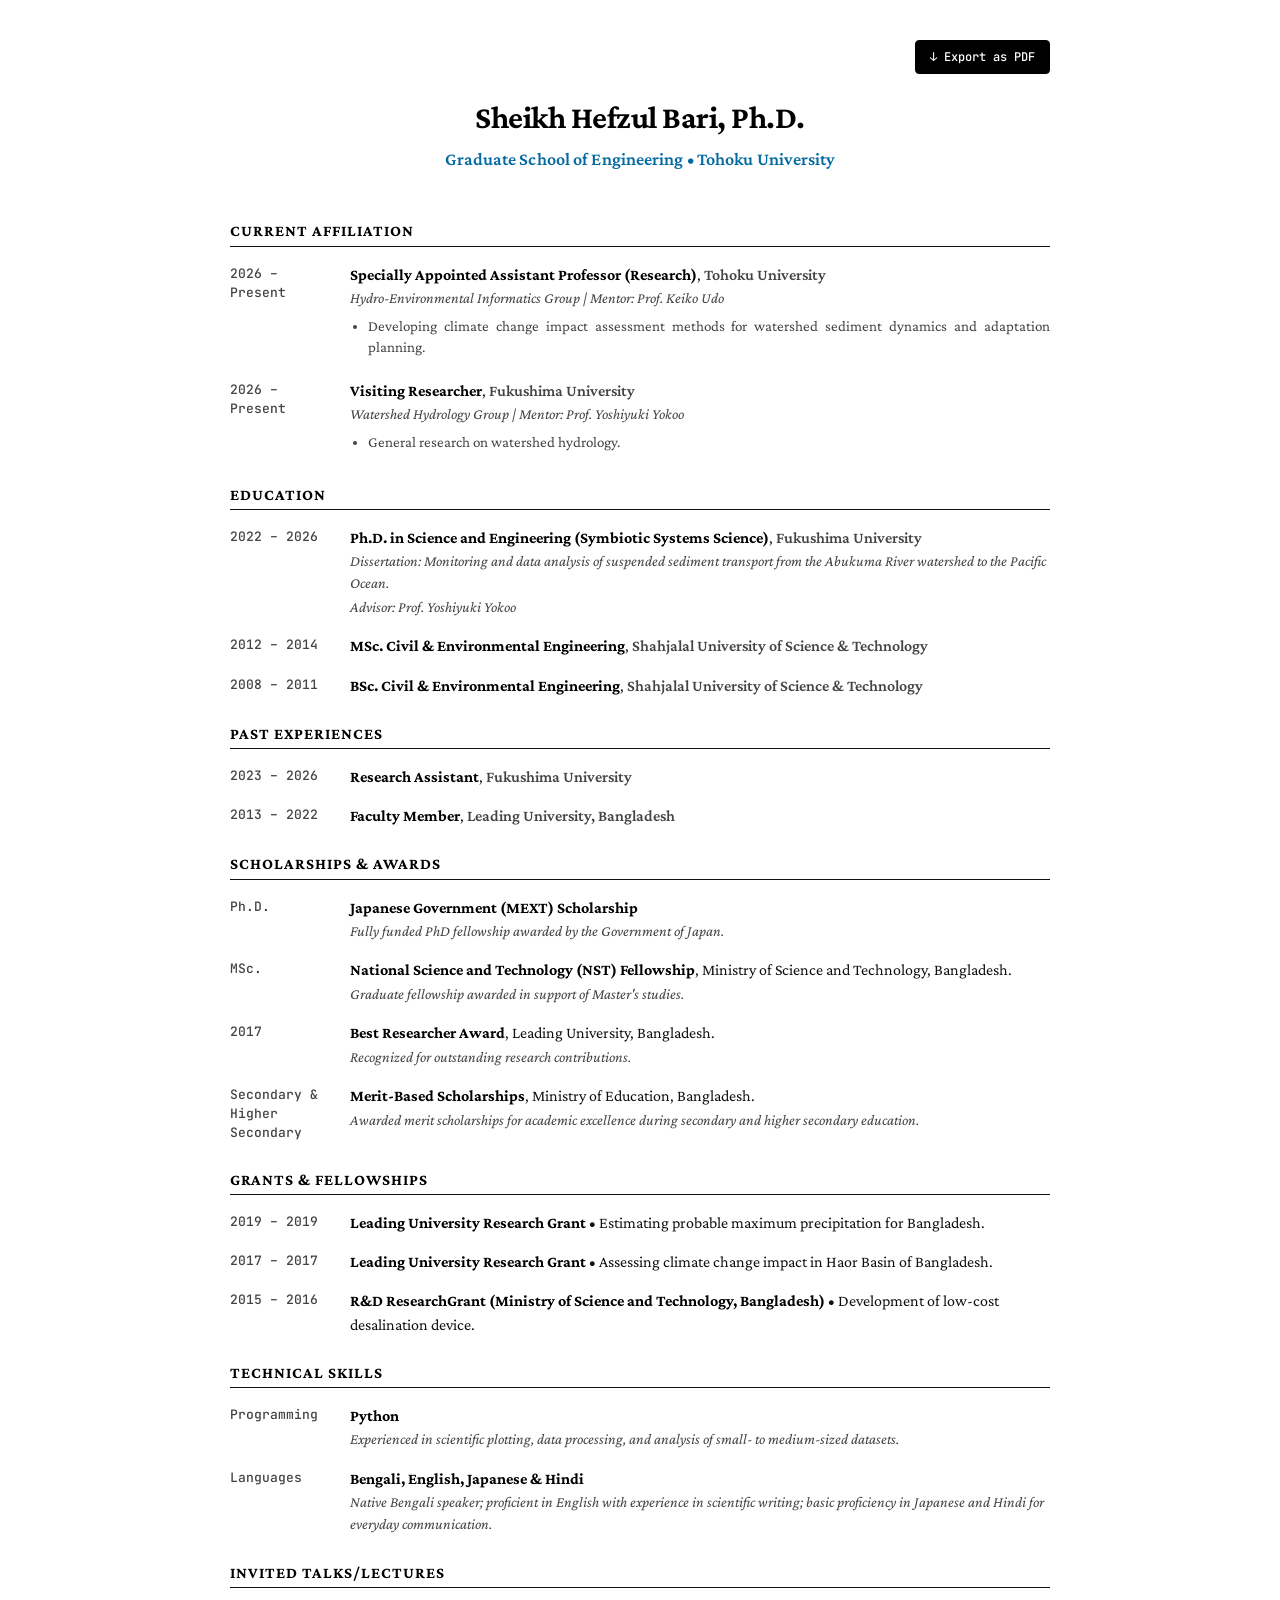
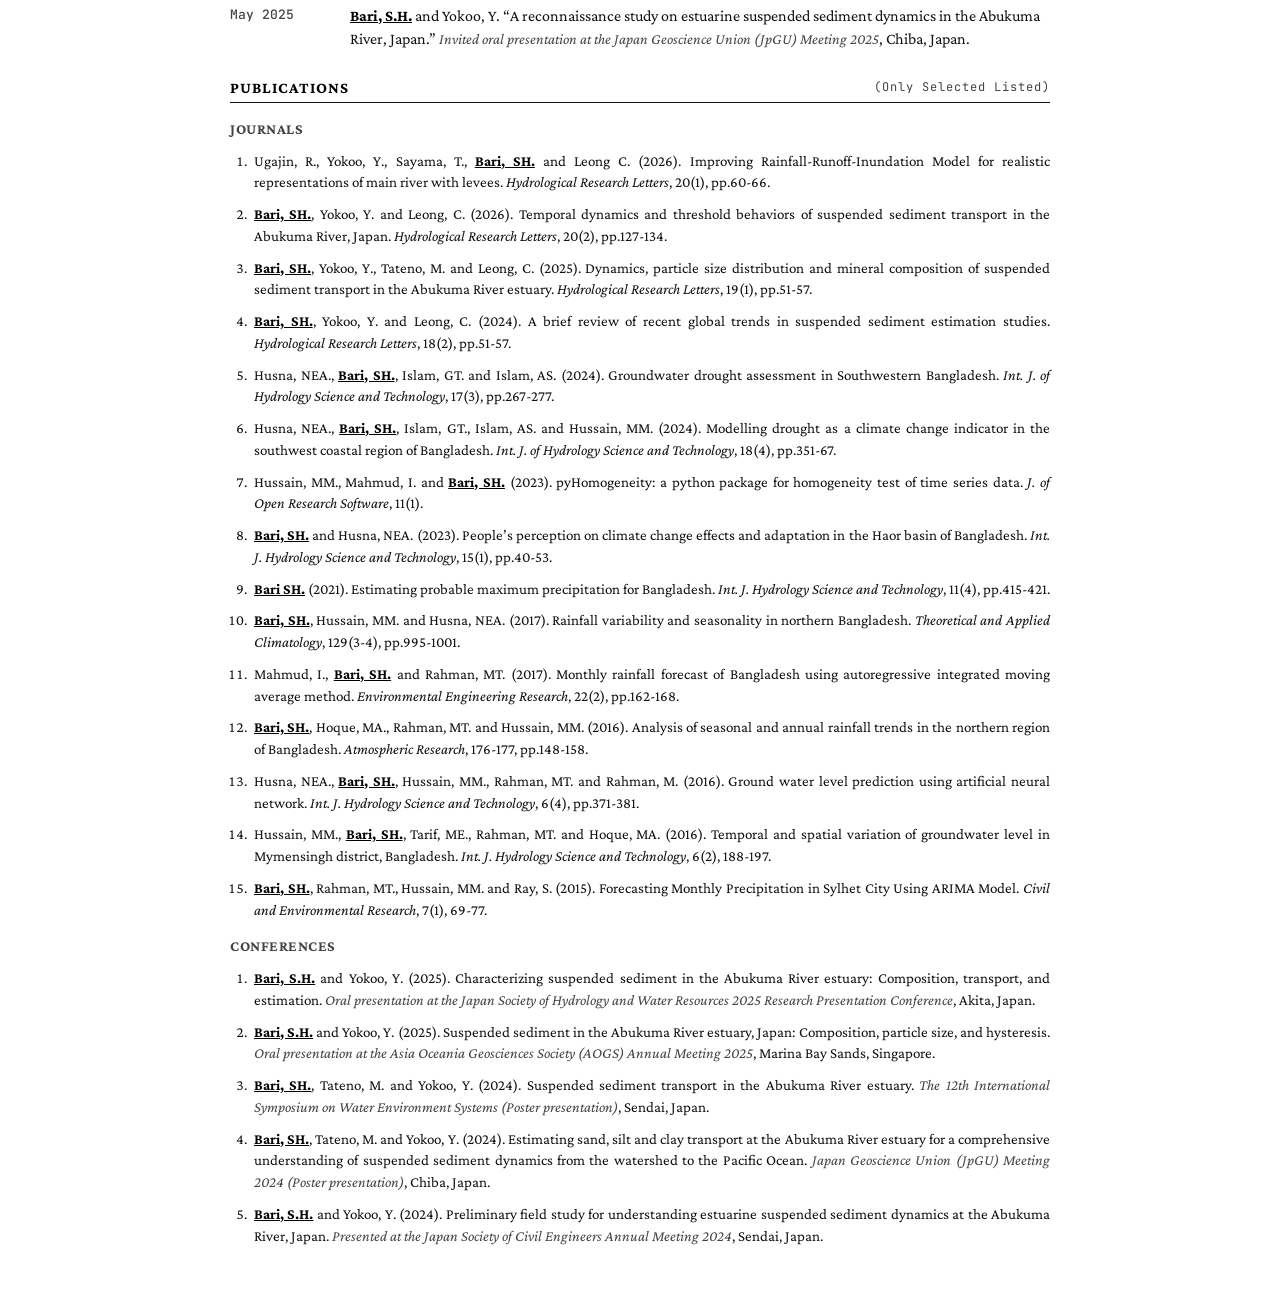
==== commit 89b3e573: "Update index.html" ====
--- a/cv/index.html
+++ b/cv/index.html
@@ -267,7 +267,7 @@
 
     <header>
         <h1>Sheikh Hefzul Bari, Ph.D.</h1>
-        <div class="affiliation">Assistant Professor (Research) &bull; Graduate School of Engineering &bull; Tohoku University</div>
+        <div class="affiliation">Graduate School of Engineering &bull; Tohoku University</div>
         <div class="contact-grid">
             <div class="print-only">Email: <a href="mailto:bari.sheikh.hefzul.d5@tohoku.ac.jp">bari.sheikh.hefzul.d5@tohoku.ac.jp</a></div>
             <div class="print-only">Website: <a href="https://shbari.github.io" target="_blank">shbari.github.io</a></div>
@@ -279,7 +279,7 @@
         <div class="cv-entry">
             <div class="cv-date">2026 &ndash; Present</div>
             <div class="cv-content">
-                <span class="cv-title">Assistant Professor (Research)</span>, <span class="cv-institution">Tohoku University</span>
+                <span class="cv-title">Specially Appointed Assistant Professor (Research)</span>, <span class="cv-institution">Tohoku University</span>
                 <div class="cv-meta">Hydro-Environmental Informatics Group | Mentor: Prof. Keiko Udo</div>
                 <ul class="details-list">
                     <li>Developing climate change impact assessment methods for watershed sediment dynamics and adaptation planning.</li>
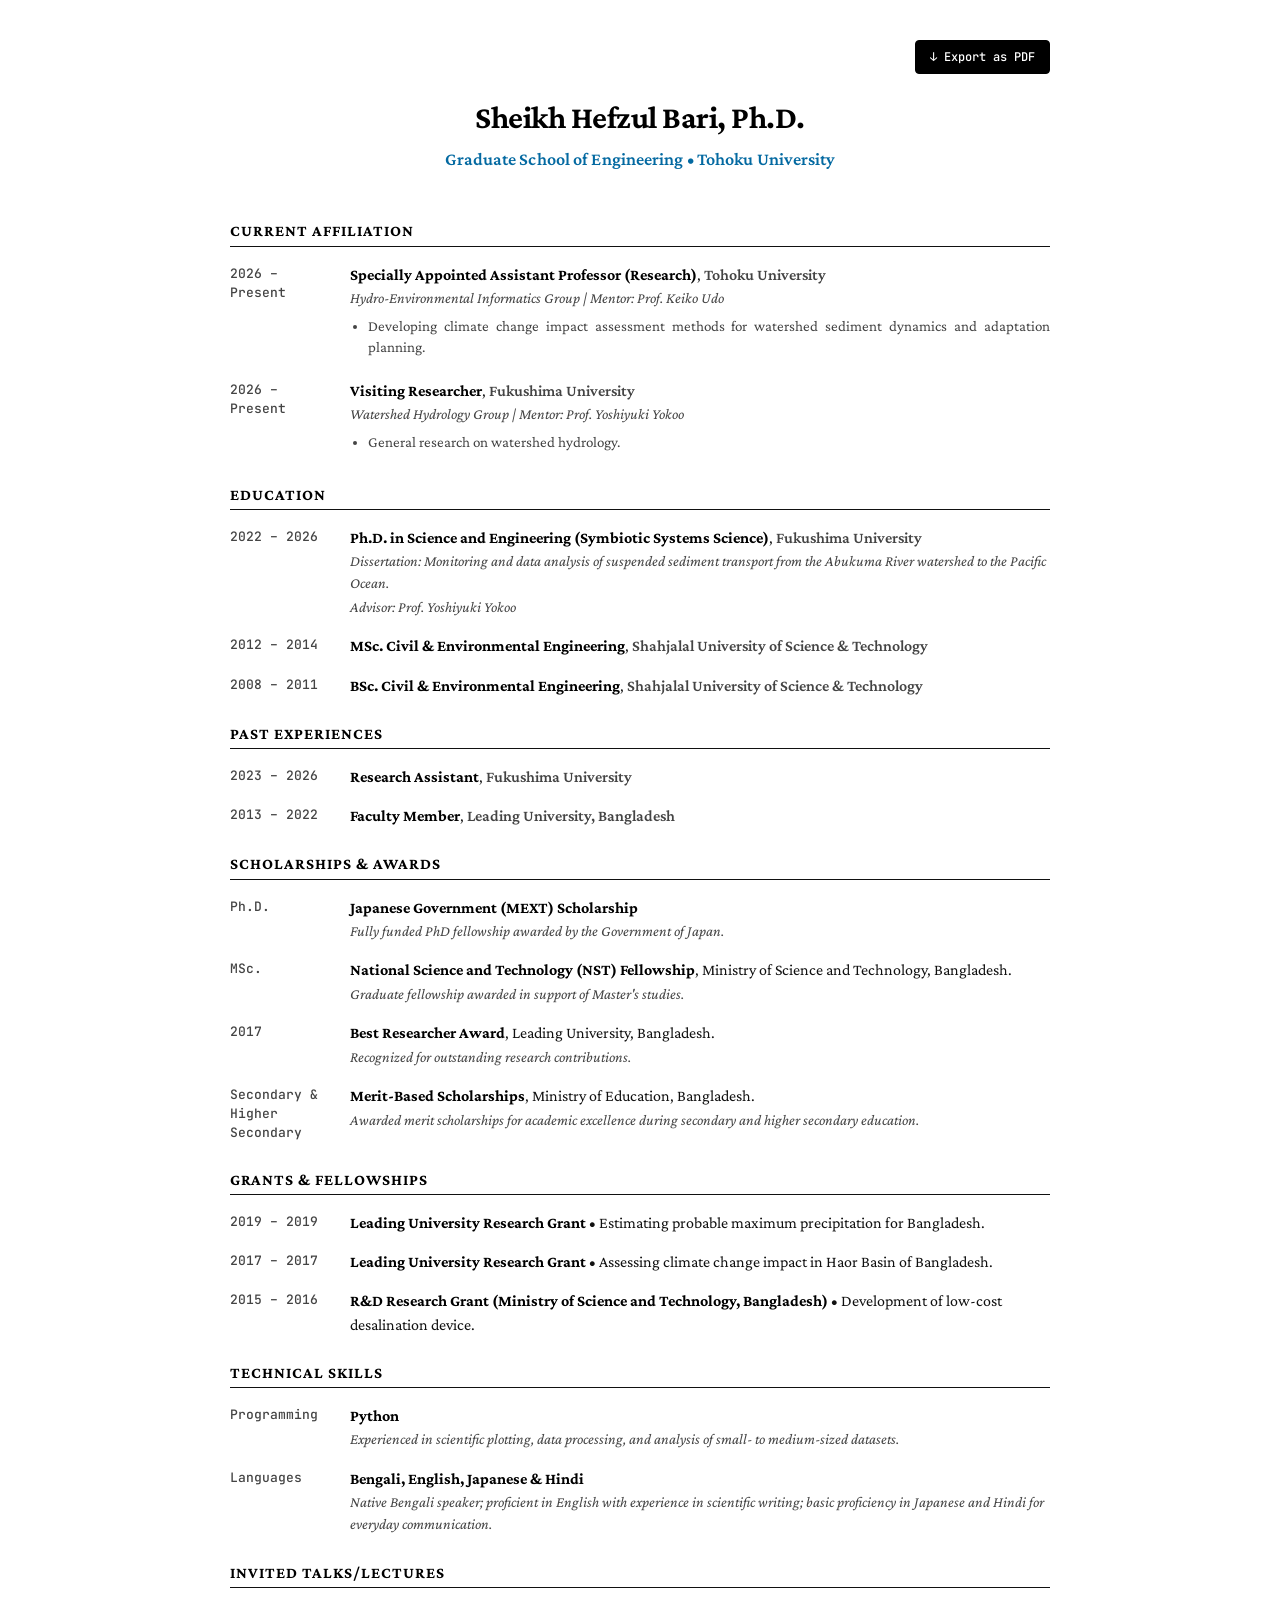
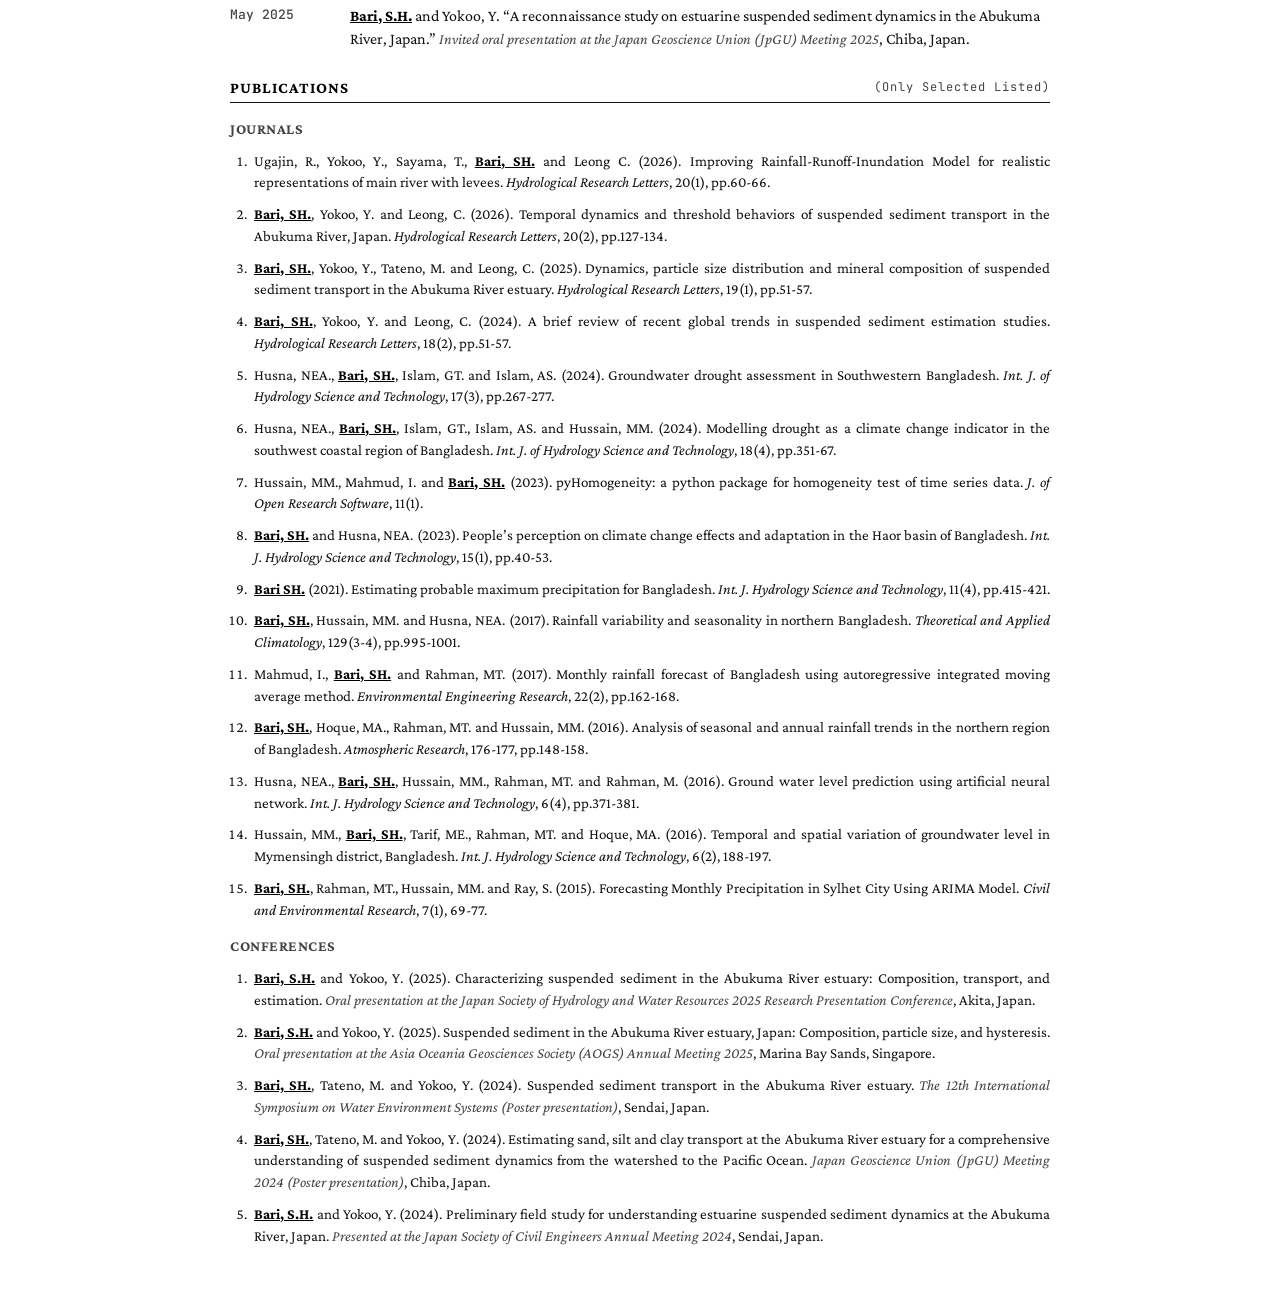
==== commit 88901798: "Fix typo in R&D Research Grant entry" ====
--- a/cv/index.html
+++ b/cv/index.html
@@ -387,7 +387,7 @@
         <div class="cv-entry">
             <div class="cv-date">2015 &ndash; 2016</div>
             <div class="cv-content">
-                <span class="cv-title">R&D ResearchGrant (Ministry of Science and Technology, Bangladesh) </span> &bull; Development of low-cost desalination device. 
+                <span class="cv-title">R&D Research Grant (Ministry of Science and Technology, Bangladesh) </span> &bull; Development of low-cost desalination device. 
             </div>
         </div>
     </section>
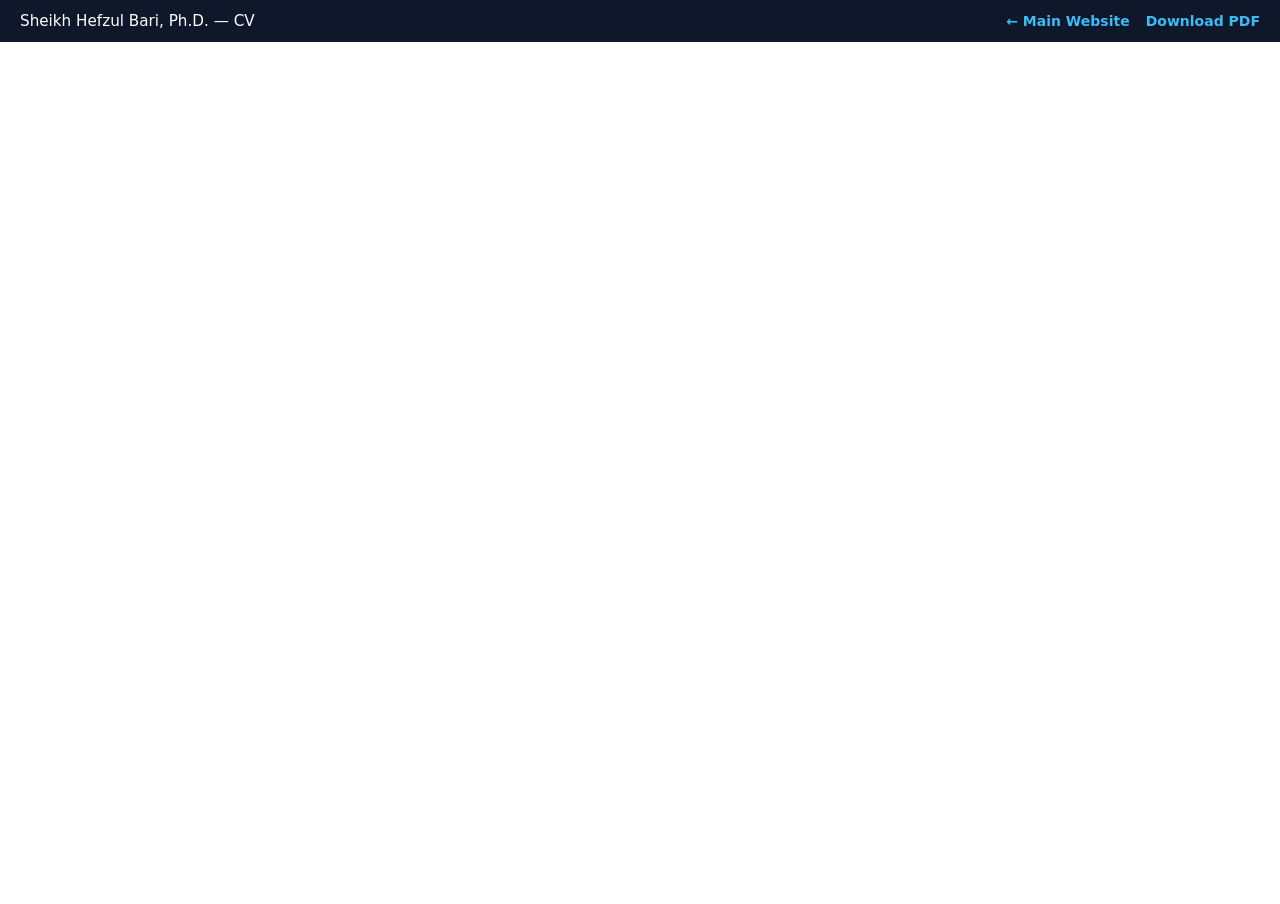
==== commit f69ff296: "Revise CV layout and add PDF viewing functionality Updated the CV layout and styling, added a toolba" ====
--- a/cv/index.html
+++ b/cv/index.html
@@ -1,461 +1,60 @@
 <!DOCTYPE html>
 <html lang="en">
 <head>
-    <meta charset="UTF-8">
-    <meta name="viewport" content="width=device-width, initial-scale=1.0">
-    <title>CV_Sheikh_Hefzul_Bari</title>
-    <style>
-        @import url('https://fonts.googleapis.com/css2?family=Crimson+Pro:wght=400;600;700&family=JetBrains+Mono:wght=400;500&display=swap');
-
-        :root {
-            --primary-color: #000000;
-            --text-color: #111111;
-            --subtext-color: #444444;
-            --hydro-blue: #0369a1; 
-            --border-color: #111111;
-            --light-border: #cbd5e1;
-            --bg-color: #ffffff;
-        }
-
-        body {
-            font-family: 'Crimson Pro', 'Times New Roman', Georgia, serif;
-            color: var(--text-color);
-            background-color: var(--bg-color);
-            line-height: 1.45;
-            margin: 0;
-            padding: 40px 50px;
-            font-size: 16px;
-            -webkit-font-smoothing: antialiased;
-        }
-
-        .cv-container {
-            max-width: 820px;
-            margin: 0 auto;
-            position: relative;
-        }
-
-        /* Action button container */
-        .export-btn-container {
-            text-align: right;
-            max-width: 820px;
-            margin: 0 auto 20px auto;
-        }
-
-        .export-button {
-            font-family: 'JetBrains Mono', monospace;
-            font-size: 12px;
-            font-weight: 500;
-            background-color: var(--primary-color);
-            color: #ffffff;
-            border: 1px solid var(--primary-color);
-            padding: 8px 14px;
-            cursor: pointer;
-            border-radius: 4px;
-            transition: all 0.2s ease;
-        }
-
-        .export-button:hover {
-            background-color: var(--hydro-blue);
-            border-color: var(--hydro-blue);
-        }
-
-        header {
-            text-align: center;
-            margin-bottom: 35px;
-        }
-
-        h1 {
-            font-size: 32px;
-            font-weight: 700;
-            color: var(--primary-color);
-            margin: 0 0 6px 0;
-            letter-spacing: -0.5px;
-        }
-
-        .affiliation {
-            font-size: 18px;
-            font-weight: 600;
-            color: var(--hydro-blue);
-            letter-spacing: 0.1px;
-            margin-bottom: 12px;
-        }
-
-        .contact-grid {
-            font-family: 'JetBrains Mono', monospace;
-            font-size: 12px;
-            color: var(--subtext-color);
-            display: flex;
-            justify-content: center;
-            gap: 15px;
-            flex-wrap: wrap;
-        }
-
-        .contact-grid a {
-            color: var(--text-color);
-            text-decoration: none;
-            border-bottom: 1px dotted var(--subtext-color);
-        }
-
-        .contact-grid a:hover {
-            border-bottom: 1px solid var(--hydro-blue);
-            color: var(--hydro-blue);
-        }
-
-        section {
-            margin-bottom: 25px;
-        }
-
-        h2 {
-            font-size: 16px;
-            font-weight: 700;
-            text-transform: uppercase;
-            color: var(--primary-color);
-            border-bottom: 1.5px solid var(--border-color);
-            padding-bottom: 3px;
-            margin: 0 0 16px 0;
-            letter-spacing: 1px;
-        }
-
-        h3 {
-            font-size: 15px;
-            font-weight: 700;
-            text-transform: uppercase;
-            color: var(--subtext-color);
-            margin: 15px 0 10px 0;
-            letter-spacing: 0.5px;
-        }
-
-        .section-count {
-            font-family: 'JetBrains Mono', monospace;
-            font-size: 12px;
-            font-weight: 400;
-            color: var(--subtext-color);
-            text-transform: none;
-            float: right;
-            margin-top: 3px;
-        }
-
-        .cv-entry {
-            display: grid;
-            grid-template-columns: 110px 1fr;
-            margin-bottom: 16px;
-            gap: 10px;
-        }
-
-        .cv-date {
-            font-family: 'JetBrains Mono', monospace;
-            font-size: 13px;
-            color: var(--subtext-color);
-            font-weight: 500;
-            padding-top: 2px;
-        }
-
-        .cv-content {
-            font-size: 16px;
-        }
-
-        .cv-title {
-            font-weight: 700;
-            color: var(--primary-color);
-        }
-
-        .cv-institution {
-            font-weight: 600;
-            color: var(--subtext-color);
-        }
-
-        .cv-meta {
-            font-style: italic;
-            font-size: 15px;
-            color: var(--subtext-color);
-            margin-top: 2px;
-        }
-
-        .details-list {
-            margin: 6px 0 0 0;
-            padding-left: 18px;
-            font-size: 15px;
-            color: var(--subtext-color);
-        }
-
-        .details-list li {
-            margin-bottom: 4px;
-            text-align: justify;
-        }
-
-        ol.publications {
-            margin: 0;
-            padding-left: 20px;
-        }
-
-        ol.publications li {
-            margin-bottom: 10px;
-            font-size: 15px;
-            text-align: justify;
-            padding-left: 4px;
-            color: var(--text-color);
-        }
-
-        .author-self {
-            font-weight: 700;
-            text-decoration: underline;
-            color: var(--primary-color);
-        }
-
-        .journal-name {
-            font-style: italic;
-        }
-
-        .journal-metric {
-            font-family: 'JetBrains Mono', monospace;
-            font-size: 11px;
-            background: #f1f5f9;
-            padding: 1px 5px;
-            border-radius: 3px;
-            margin-left: 5px;
-            color: var(--subtext-color);
-        }
-
-        /* Screen Rules */
-        @media screen {
-            .print-only {
-                display: none !important;
-            }
-        }
-
-        /* Native Print Rules (Ensures true vector text crispness) */
-        @media print {
-            @page {
-                size: A4;
-                margin: 20mm;
-            }
-            body {
-                padding: 0;
-                font-size: 11pt;
-                background: #fff;
-                color: #000;
-            }
-            .cv-container {
-                max-width: 100%;
-            }
-            .export-btn-container {
-                display: none !important; /* Hide button on the final PDF */
-            }
-            .journal-metric {
-                border: 1px solid #ddd;
-                background: none;
-            }
-            .print-only {
-                display: block !important; /* Re-shows your hidden email and web link natively */
-            }
-            section, .cv-entry, ol.publications li {
-                page-break-inside: avoid;
-            }
-            h2, h3 {
-                page-break-after: avoid;
-            }
-        }
-    </style>
+  <meta charset="UTF-8">
+  <meta name="viewport" content="width=device-width, initial-scale=1.0">
+  <title>Sheikh Hefzul Bari, Ph.D. — Curriculum Vitae</title>
+  <style>
+    body, html {
+      margin: 0;
+      padding: 0;
+      height: 100%;
+      overflow: hidden;
+      font-family: system-ui, -apple-system, sans-serif;
+    }
+    .toolbar {
+      height: 42px;
+      background: #0f172a;
+      color: #fff;
+      display: flex;
+      align-items: center;
+      justify-content: space-between;
+      padding: 0 1.25rem;
+      box-sizing: border-box;
+    }
+    .toolbar span {
+      font-size: 0.95rem;
+      font-weight: 500;
+    }
+    .actions {
+      display: flex;
+      gap: 1rem;
+    }
+    .toolbar a {
+      color: #38bdf8;
+      text-decoration: none;
+      font-size: 0.875rem;
+      font-weight: 600;
+    }
+    .toolbar a:hover {
+      text-decoration: underline;
+    }
+    iframe {
+      width: 100%;
+      height: calc(100% - 42px);
+      border: none;
+    }
+  </style>
 </head>
 <body>
+  <div class="toolbar">
+    <span>Sheikh Hefzul Bari, Ph.D. — CV</span>
+    <div class="actions">
+      <a href="../">← Main Website</a>
+      <a href="Sheikh_Hefzul_Bari_CV.pdf" download>Download PDF</a>
+    </div>
+  </div>
 
-<div class="export-btn-container">
-    <button class="export-button" onclick="window.print()">↓ Export as PDF</button>
-</div>
-
-<div class="cv-container">
-
-    <header>
-        <h1>Sheikh Hefzul Bari, Ph.D.</h1>
-        <div class="affiliation">Graduate School of Engineering &bull; Tohoku University</div>
-        <div class="contact-grid">
-            <div class="print-only">Email: <a href="mailto:bari.sheikh.hefzul.d5@tohoku.ac.jp">bari.sheikh.hefzul.d5@tohoku.ac.jp</a></div>
-            <div class="print-only">Website: <a href="https://shbari.github.io" target="_blank">shbari.github.io</a></div>
-        </div>
-    </header>
-
-    <section>
-        <h2>Current Affiliation</h2>
-        <div class="cv-entry">
-            <div class="cv-date">2026 &ndash; Present</div>
-            <div class="cv-content">
-                <span class="cv-title">Specially Appointed Assistant Professor (Research)</span>, <span class="cv-institution">Tohoku University</span>
-                <div class="cv-meta">Hydro-Environmental Informatics Group | Mentor: Prof. Keiko Udo</div>
-                <ul class="details-list">
-                    <li>Developing climate change impact assessment methods for watershed sediment dynamics and adaptation planning.</li>
-                </ul>
-            </div>
-        </div>
-        <div class="cv-entry">
-            <div class="cv-date">2026 &ndash; Present</div>
-            <div class="cv-content">
-                <span class="cv-title">Visiting Researcher</span>, <span class="cv-institution">Fukushima University</span>
-                <div class="cv-meta">Watershed Hydrology Group | Mentor: Prof. Yoshiyuki Yokoo</div>
-                <ul class="details-list">
-                    <li>General research on watershed hydrology.</li>
-                </ul>
-            </div>
-        </div>
-    </section>
-
-    <section>
-        <h2>Education</h2>
-        <div class="cv-entry">
-            <div class="cv-date">2022 &ndash; 2026</div>
-            <div class="cv-content">
-                <span class="cv-title">Ph.D. in Science and Engineering (Symbiotic Systems Science)</span>, <span class="cv-institution">Fukushima University</span>
-                <div class="cv-meta">Dissertation: Monitoring and data analysis of suspended sediment transport from the Abukuma River watershed to the Pacific Ocean.</div>
-                <div class="cv-meta">Advisor: Prof. Yoshiyuki Yokoo</div>
-            </div>
-        </div>
-        <div class="cv-entry">
-            <div class="cv-date">2012 &ndash; 2014</div>
-            <div class="cv-content">
-                <span class="cv-title">MSc. Civil & Environmental Engineering</span>, <span class="cv-institution">Shahjalal University of Science & Technology</span>
-            </div>
-        </div>
-        <div class="cv-entry">
-            <div class="cv-date">2008 &ndash; 2011</div>
-            <div class="cv-content">
-                <span class="cv-title">BSc. Civil & Environmental Engineering</span>, <span class="cv-institution">Shahjalal University of Science & Technology</span>
-            </div>
-        </div>
-    </section>
-
-    <section>
-        <h2>Past Experiences</h2>
-        <div class="cv-entry">
-            <div class="cv-date">2023 &ndash; 2026</div>
-            <div class="cv-content">
-                <span class="cv-title">Research Assistant</span>, <span class="cv-institution">Fukushima University</span>
-            </div>
-        </div>
-        <div class="cv-entry">
-            <div class="cv-date">2013 &ndash; 2022</div>
-            <div class="cv-content">
-                <span class="cv-title">Faculty Member</span>, <span class="cv-institution">Leading University, Bangladesh</span>
-            </div>
-        </div>
-    </section>
-
-    <section>
-        <h2>Scholarships & Awards</h2>
-    <div class="cv-entry">
-        <div class="cv-date">Ph.D.</div>
-        <div class="cv-content">
-            <span class="cv-title">Japanese Government (MEXT) Scholarship</span>
-            <div class="cv-meta">Fully funded PhD fellowship awarded by the Government of Japan.</div>
-        </div>
-    </div>
-    <div class="cv-entry">
-        <div class="cv-date">MSc.</div>
-        <div class="cv-content">
-            <span class="cv-title">National Science and Technology (NST) Fellowship</span>, Ministry of Science and Technology, Bangladesh.
-            <div class="cv-meta">Graduate fellowship awarded in support of Master's studies.</div>
-        </div>
-    </div>
-    <div class="cv-entry">
-        <div class="cv-date">2017</div>
-        <div class="cv-content">
-            <span class="cv-title">Best Researcher Award</span>, Leading University, Bangladesh.
-            <div class="cv-meta">Recognized for outstanding research contributions.</div>
-        </div>
-    </div>
-    <div class="cv-entry">
-        <div class="cv-date">Secondary &amp; Higher Secondary</div>
-        <div class="cv-content">
-            <span class="cv-title">Merit-Based Scholarships</span>, Ministry of Education, Bangladesh.
-            <div class="cv-meta">Awarded merit scholarships for academic excellence during secondary and higher secondary education.</div>
-        </div>
-    </div>
-    </section>
-
-    <section>
-        <h2>Grants & Fellowships</h2>
-        <div class="cv-entry">
-            <div class="cv-date">2019 &ndash; 2019</div>
-            <div class="cv-content">
-                <span class="cv-title">Leading University Research Grant </span> &bull; Estimating probable maximum precipitation for Bangladesh.
-            </div>
-        </div>
-        <div class="cv-entry">
-            <div class="cv-date">2017 &ndash; 2017</div>
-            <div class="cv-content">
-                <span class="cv-title">Leading University Research Grant </span> &bull; Assessing climate change impact in Haor Basin of Bangladesh.
-            </div>
-        </div>
-        <div class="cv-entry">
-            <div class="cv-date">2015 &ndash; 2016</div>
-            <div class="cv-content">
-                <span class="cv-title">R&D Research Grant (Ministry of Science and Technology, Bangladesh) </span> &bull; Development of low-cost desalination device. 
-            </div>
-        </div>
-    </section>
-
-    <section>
-        <h2>Technical Skills</h2>
-
-        <div class="cv-entry">
-            <div class="cv-date">Programming</div>
-            <div class="cv-content">
-                <span class="cv-title">Python</span>
-                <div class="cv-meta">Experienced in scientific plotting, data processing, and analysis of small- to medium-sized datasets.</div>
-            </div>
-        </div>
-
-        <div class="cv-entry">
-            <div class="cv-date">Languages</div>
-            <div class="cv-content">
-                <span class="cv-title">Bengali, English, Japanese &amp; Hindi</span>
-                <div class="cv-meta">Native Bengali speaker; proficient in English with experience in scientific writing; basic proficiency in Japanese and Hindi for everyday communication.</div>
-            </div>
-        </div>
-    </section>
-
-    <section>
-        <h2>Invited Talks/Lectures</h2>
-        <div class="cv-entry">
-            <div class="cv-date">May 2025</div>
-            <div class="cv-content">
-                <span class="author-self">Bari, S.H.</span> and Yokoo, Y. &ldquo;A reconnaissance study on estuarine suspended sediment dynamics in the Abukuma River, Japan.&rdquo; 
-                <span class="cv-meta">Invited oral presentation at the Japan Geoscience Union (JpGU) Meeting 2025</span>, Chiba, Japan.
-            </div>
-        </div>
-    </section>
-
-    <section>
-        <h2>Publications <span class="section-count"> (Only Selected Listed)</span></h2>
-        
-        <h3>Journals</h3>
-        <ol class="publications">
-            <li>Ugajin, R., Yokoo, Y., Sayama, T., <span class="author-self">Bari, SH.</span> and Leong C. (2026). Improving Rainfall-Runoff-Inundation Model for realistic representations of main river with levees. <span class="journal-name">Hydrological Research Letters</span>, 20(1), pp.60-66.</li>
-            <li><span class="author-self">Bari, SH.</span>, Yokoo, Y. and Leong, C. (2026). Temporal dynamics and threshold behaviors of suspended sediment transport in the Abukuma River, Japan. <span class="journal-name">Hydrological Research Letters</span>, 20(2), pp.127-134.</li>
-            <li><span class="author-self">Bari, SH.</span>, Yokoo, Y., Tateno, M. and Leong, C. (2025). Dynamics, particle size distribution and mineral composition of suspended sediment transport in the Abukuma River estuary. <span class="journal-name">Hydrological Research Letters</span>, 19(1), pp.51-57.</li>
-            <li><span class="author-self">Bari, SH.</span>, Yokoo, Y. and Leong, C. (2024). A brief review of recent global trends in suspended sediment estimation studies. <span class="journal-name">Hydrological Research Letters</span>, 18(2), pp.51-57.</li>
-            <li>Husna, NEA., <span class="author-self">Bari, SH.</span>, Islam, GT. and Islam, AS. (2024). Groundwater drought assessment in Southwestern Bangladesh. <span class="journal-name">Int. J. of Hydrology Science and Technology</span>, 17(3), pp.267-277.</li>
-            <li>Husna, NEA., <span class="author-self">Bari, SH.</span>, Islam, GT., Islam, AS. and Hussain, MM. (2024). Modelling drought as a climate change indicator in the southwest coastal region of Bangladesh. <span class="journal-name">Int. J. of Hydrology Science and Technology</span>, 18(4), pp.351-67.</li>
-            <li>Hussain, MM., Mahmud, I. and <span class="author-self">Bari, SH.</span> (2023). pyHomogeneity: a python package for homogeneity test of time series data. <span class="journal-name">J. of Open Research Software</span>, 11(1).</li>
-            <li><span class="author-self">Bari, SH.</span> and Husna, NEA. (2023). People’s perception on climate change effects and adaptation in the Haor basin of Bangladesh. <span class="journal-name">Int. J. Hydrology Science and Technology</span>, 15(1), pp.40-53.</li>
-            <li><span class="author-self">Bari SH.</span> (2021). Estimating probable maximum precipitation for Bangladesh. <span class="journal-name">Int. J. Hydrology Science and Technology</span>, 11(4), pp.415-421.</li>
-            <li><span class="author-self">Bari, SH.</span>, Hussain, MM. and Husna, NEA. (2017). Rainfall variability and seasonality in northern Bangladesh. <span class="journal-name">Theoretical and Applied Climatology</span>, 129(3-4), pp.995-1001.</li>
-            <li>Mahmud, I., <span class="author-self">Bari, SH.</span> and Rahman, MT. (2017). Monthly rainfall forecast of Bangladesh using autoregressive integrated moving average method. <span class="journal-name">Environmental Engineering Research</span>, 22(2), pp.162-168.</li>
-            <li><span class="author-self">Bari, SH.</span>, Hoque, MA., Rahman, MT. and Hussain, MM. (2016). Analysis of seasonal and annual rainfall trends in the northern region of Bangladesh. <span class="journal-name">Atmospheric Research</span>, 176-177, pp.148-158.</li>
-            <li>Husna, NEA., <span class="author-self">Bari, SH.</span>, Hussain, MM., Rahman, MT. and Rahman, M. (2016). Ground water level prediction using artificial neural network. <span class="journal-name">Int. J. Hydrology Science and Technology</span>, 6(4), pp.371-381.</li>
-            <li>Hussain, MM., <span class="author-self">Bari, SH.</span>, Tarif, ME., Rahman, MT. and Hoque, MA. (2016). Temporal and spatial variation of groundwater level in Mymensingh district, Bangladesh. <span class="journal-name">Int. J. Hydrology Science and Technology</span>, 6(2), 188-197.</li>
-            <li><span class="author-self">Bari, SH.</span>, Rahman, MT., Hussain, MM. and Ray, S. (2015). Forecasting Monthly Precipitation in Sylhet City Using ARIMA Model. <span class="journal-name">Civil and Environmental Research</span>, 7(1), 69-77.</li>
-        </ol>
-
-        <h3>Conferences</h3>
-        <ol class="publications">
-            <li><span class="author-self">Bari, S.H.</span> and Yokoo, Y. (2025). Characterizing suspended sediment in the Abukuma River estuary: Composition, transport, and estimation. <span class="cv-meta">Oral presentation at the Japan Society of Hydrology and Water Resources 2025 Research Presentation Conference</span>, Akita, Japan.</li>
-            <li><span class="author-self">Bari, S.H.</span> and Yokoo, Y. (2025). Suspended sediment in the Abukuma River estuary, Japan: Composition, particle size, and hysteresis. <span class="cv-meta">Oral presentation at the Asia Oceania Geosciences Society (AOGS) Annual Meeting 2025</span>, Marina Bay Sands, Singapore.</li>
-            <li><span class="author-self">Bari, SH.</span>, Tateno, M. and Yokoo, Y. (2024). Suspended sediment transport in the Abukuma River estuary. <span class="cv-meta">The 12th International Symposium on Water Environment Systems (Poster presentation)</span>, Sendai, Japan.</li>
-            <li><span class="author-self">Bari, SH.</span>, Tateno, M. and Yokoo, Y. (2024). Estimating sand, silt and clay transport at the Abukuma River estuary for a comprehensive understanding of suspended sediment dynamics from the watershed to the Pacific Ocean. <span class="cv-meta">Japan Geoscience Union (JpGU) Meeting 2024 (Poster presentation)</span>, Chiba, Japan.</li>
-            <li><span class="author-self">Bari, S.H.</span> and Yokoo, Y. (2024). Preliminary field study for understanding estuarine suspended sediment dynamics at the Abukuma River, Japan. <span class="cv-meta">Presented at the Japan Society of Civil Engineers Annual Meeting 2024</span>, Sendai, Japan.</li>
-        </ol>
-    </section>
-
-</div>
-
+  <iframe src="Sheikh_Hefzul_Bari_CV.pdf"></iframe>
 </body>
 </html>
